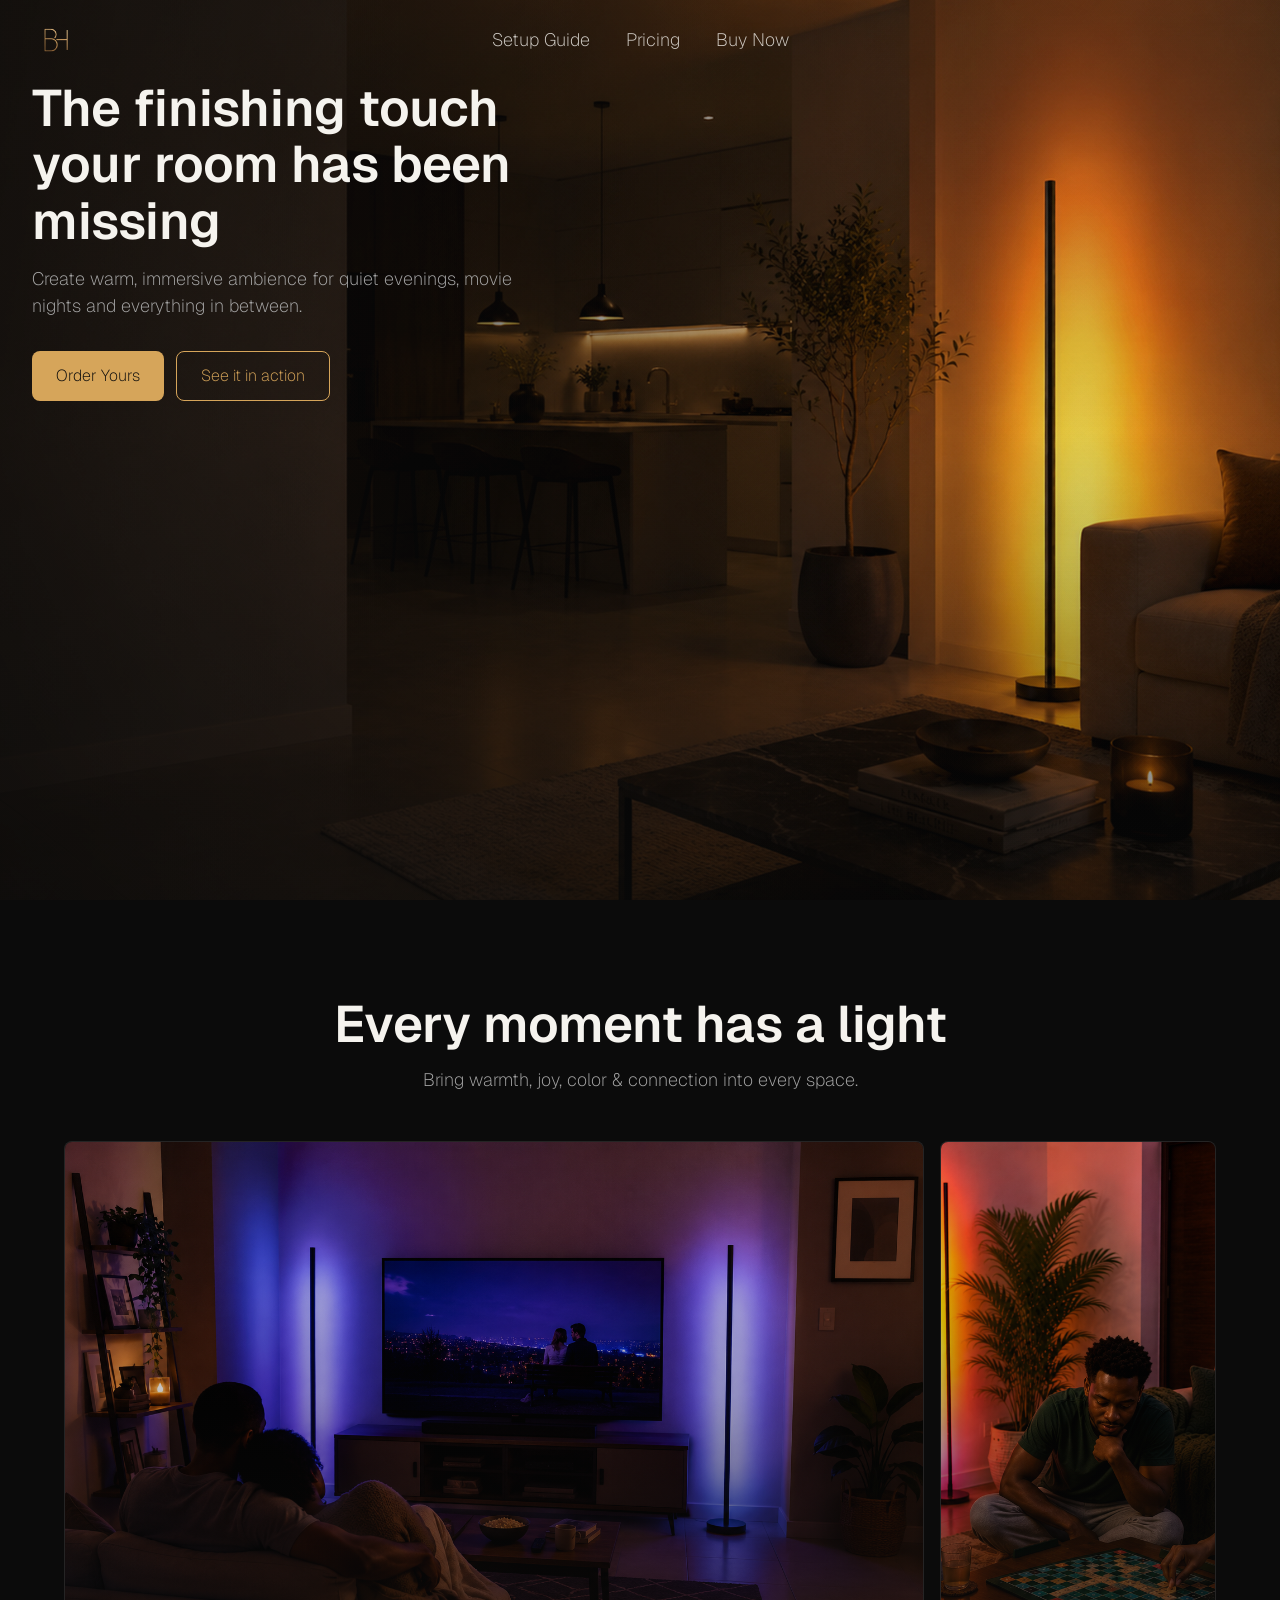
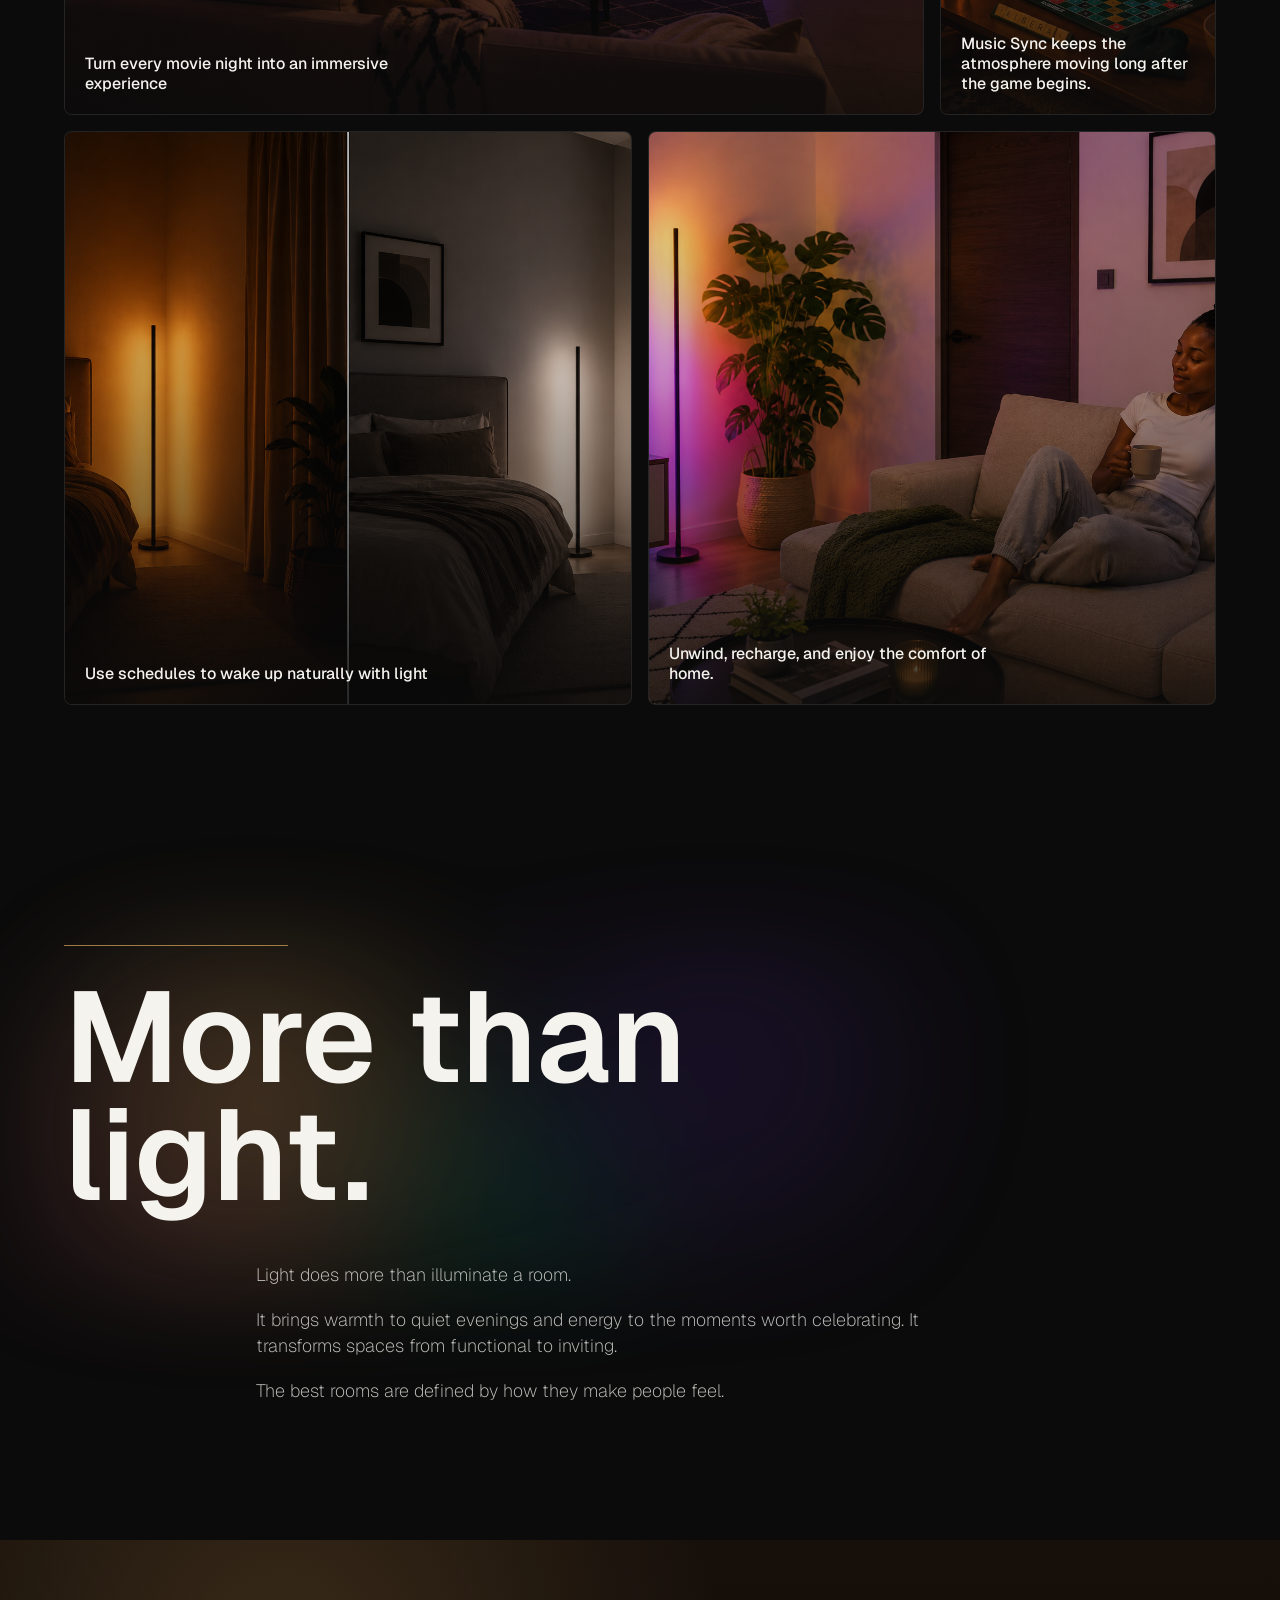
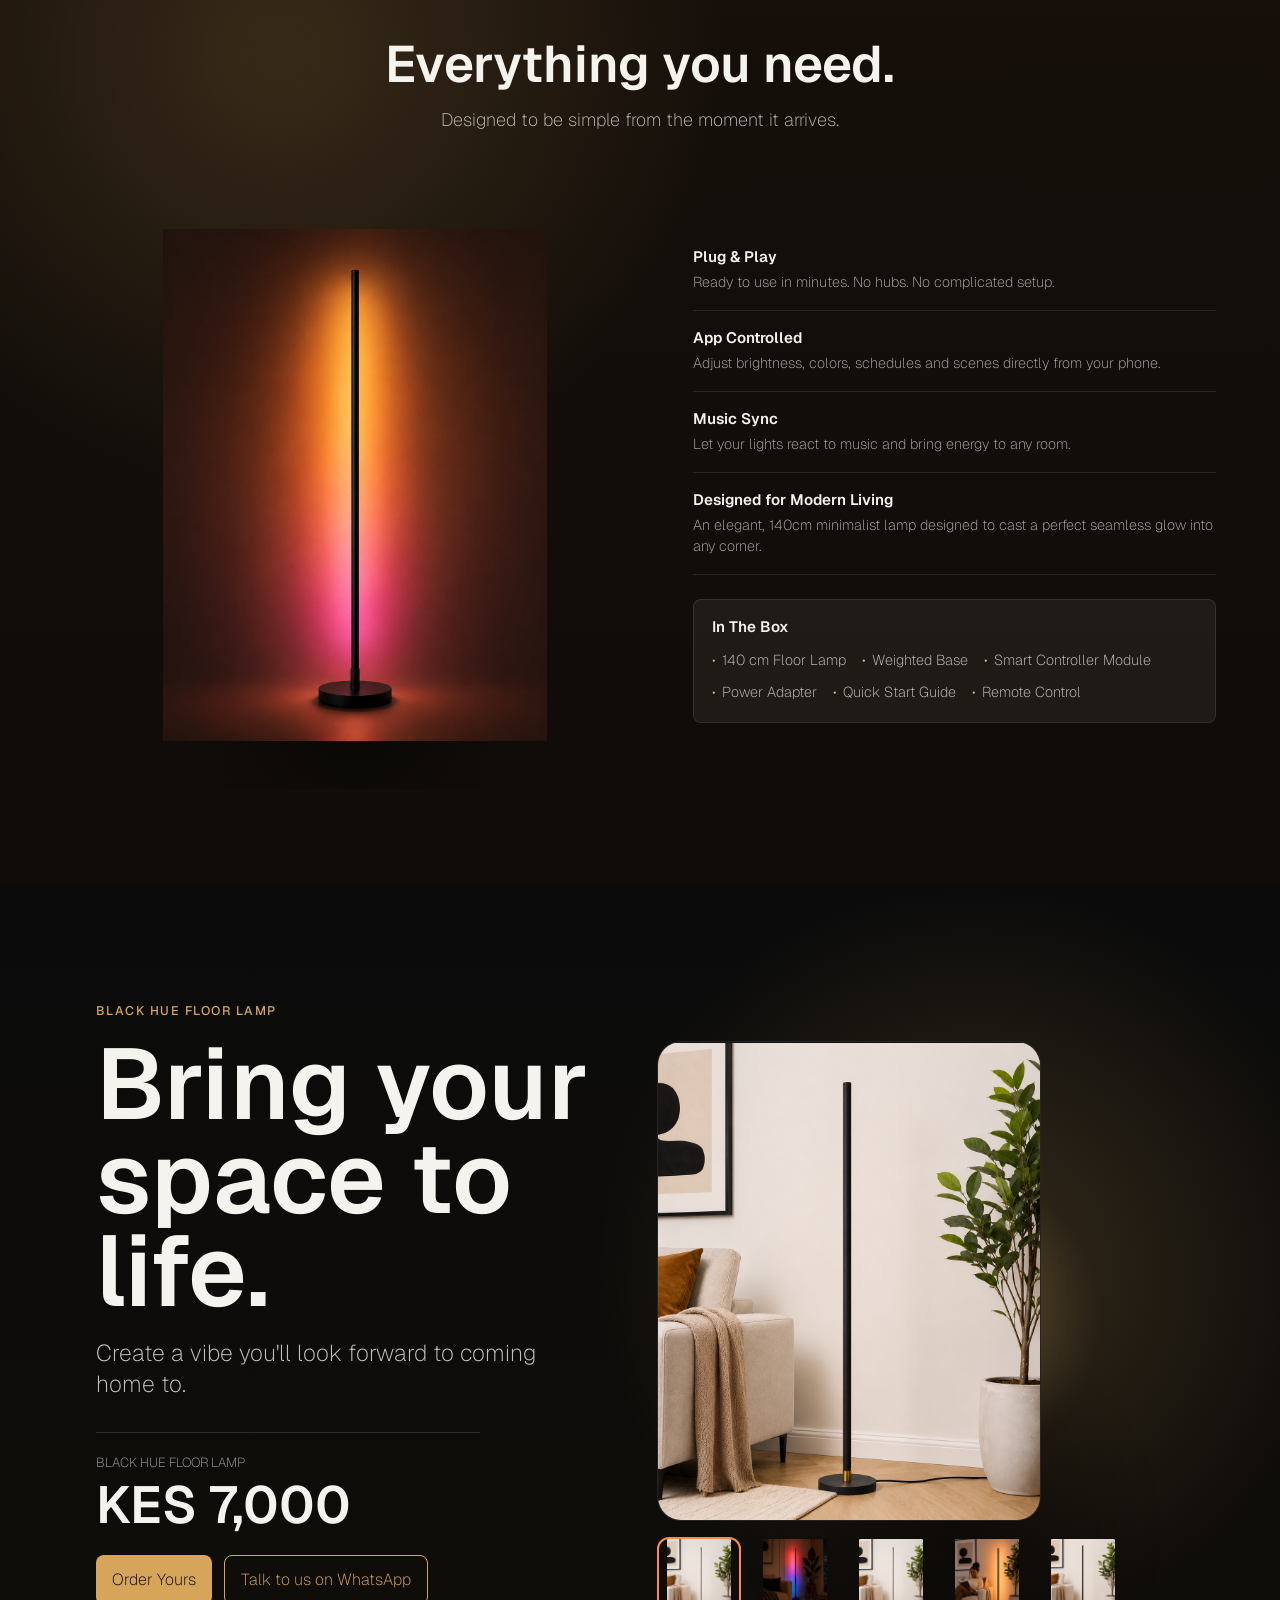
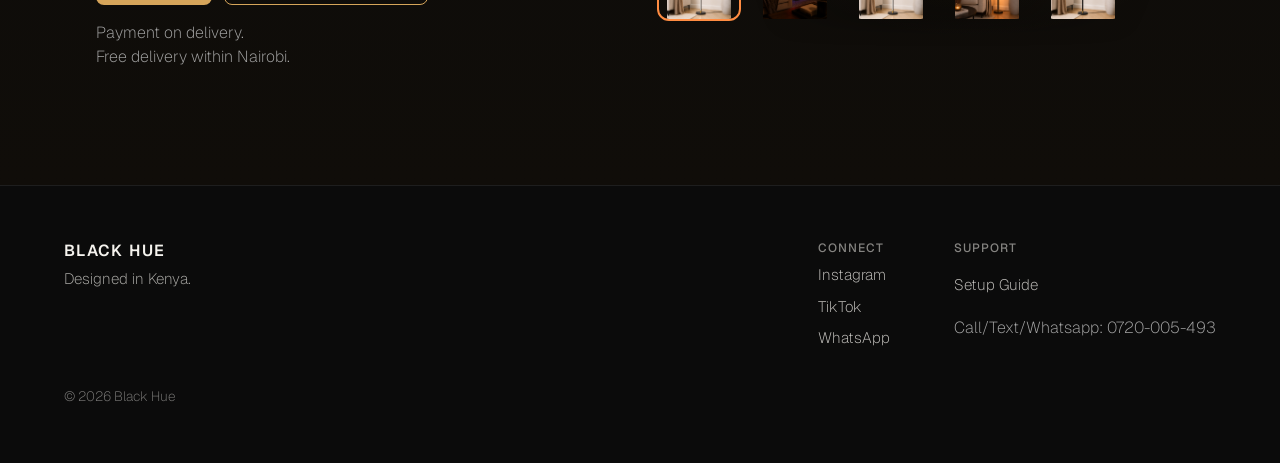
==== index.html @ 5d4f1407 "Fix: Add business number" ====
<!DOCTYPE html>
<html lang="en">

<head>
    <meta charset="UTF-8">
    <meta name="viewport" content="width=device-width, initial-scale=1.0">
    <link rel="preconnect" href="https://fonts.googleapis.com">
    <link rel="preconnect" href="https://fonts.gstatic.com" crossorigin>

    <link rel="icon" type="image/png" href="assets/blackhue-favicon.png">
    <link rel="apple-touch-icon" href="assets/blackhue-favicon.png">
    <link rel="stylesheet" href="style.css">
    <title>Black Hue</title>
</head>

<body>
    <header class="site-header">
        <a class="logo-slot" href="/" aria-label="Lumen home">
            <img src="assets/black-hue-logo.png"
                alt="Lumen logo, a stylized light bulb with rays of light emanating from it">
        </a>

        <button class="menu-toggle" type="button" aria-expanded="false" aria-controls="primary-navigation">
            <span class="sr-only">Open menu</span>
            <img src="assets/LUMEN-MENU.svg" alt="" aria-hidden="true">
        </button>

        <nav class="primary-nav" id="primary-navigation" aria-label="Primary navigation">
            <!-- <a href="vibes.html">Vibes</a> -->
            <a href="start-guide.html">Setup Guide</a>
            <a href="#pricing">Pricing</a>
            <a data-order-trigger="Black Hue Floor Lamp">Buy Now</a>
        </nav>
    </header>

    <section class="hero">
        <div class="hero-background" aria-hidden="true">
            <picture class="hero-bg hero-bg-bland">
                <source media="(min-width: 768px)" srcset="assets/LUMEN-BACKGROUND-BLAND.jpg">
                <img src="assets/LUMEN-BACKGROUND-BLAND-MOBILE.jpg" alt="">
            </picture>
            <picture class="hero-bg hero-bg-ambience">
                <source media="(min-width: 768px)" srcset="assets/LUMEN-BACKGROUND-AMBIENCE.jpg">
                <img src="assets/LUMEN-BACKGROUND-AMBIENCE-MOBILE.jpg" alt="">
            </picture>
        </div>

        <div class="hero-content">
            <h1>The finishing touch your room has been missing</h1>
            <p>Create warm, immersive ambience for quiet evenings, movie nights and everything in between.</p>

            <div class="hero-actions" aria-label="Hero actions">
                <a class="button button-primary" data-order-trigger="Black Hue Floor Lamp">Order Yours</a>
                <a class="button button-secondary" href="#transformation">See it in action</a>
            </div>
        </div>
    </section>

    <section class="moments-section" id="transformation">
        <div class="section-heading">
            <h1>Every moment has a light</h1>
            <p>Bring warmth, joy, color &amp; connection into every space.</p>
        </div>

        <div class="bento-grid">
            <article class="bento-card bento-card-large">
                <img src="assets/MOVIEMOOD.png" alt="">
                <p>Turn every movie night into an immersive experience</p>
            </article>

            <article class="bento-card">
                <img src="assets/GAMENIGHT.png" alt="">
                <p>Music Sync keeps the atmosphere moving long after the game begins.</p>
            </article>

            <article class="bento-card">
                <img src="assets/SCHEDULED LIGHT.png" alt="">
                <p>Use schedules to wake up naturally with light</p>
            </article>

            <article class="bento-card">
                <img src="assets/RELAXING MOOD.png" alt="">
                <p>Unwind, recharge, and enjoy the comfort of home.</p>
            </article>
        </div>
        <!-- <div class="vibes-action">
                <p>Discover the perfect vibe for every moment with our curated guide.</p>
                <a class="button button-secondary" href="vibes.html">See the Vibes Guide</a>
        </div> -->
    </section>

    <!-- <section class="presets-section" id="settings">
        <div class="section-heading">
            <h1>Your favorite vibe, one tap away.</h1>
            <p>Save the moods you love and switch between them instantly.</p>
        </div>

        <div class="preset-grid">
            <article class="preset-card preset-campfire">
                <h2>Campfire</h2>
                <p>Warm amber tones inspired by the comfort of a glowing fire.</p>
            </article>

            <article class="preset-card preset-cinema">
                <h2>Cinema</h2>
                <p>A rich cinematic glow designed for immersive viewing.</p>
            </article>

            <article class="preset-card preset-aurora">
                <h2>Aurora</h2>
                <p>Dynamic colors that bring movement and energy into the room.</p>
            </article>

            <article class="preset-card preset-sunrise">
                <h2>Sunrise</h2>
                <p>A gentle morning glow that helps you wake naturally.</p>
            </article>
        </div>
    </section> -->

    <section class="belief-section" aria-labelledby="belief-title">
        <div class="belief-inner">
            <div class="belief-line" aria-hidden="true"></div>
            <h1 class="belief-title reveal-on-scroll" id="belief-title">More than light.</h1>
            <div class="belief-copy reveal-on-scroll">
                <p>Light does more than illuminate a room.</p>
                <p>It brings warmth to quiet evenings and energy to the moments worth celebrating. It transforms spaces
                    from functional to inviting.</p>
                <p>The best rooms are defined by how they make people feel.</p>
            </div>
        </div>
    </section>

    <section class="details-section" id="details">
        <div class="section-heading details-heading">
            <h1>Everything you need.</h1>
            <p>Designed to be simple from the moment it arrives.</p>
        </div>

        <div class="details-layout">
            <div class="product-showcase">
                <img src="assets/LUMEN-FLOORLAMP.png" alt="Lumen floor lamp with the light on and wood base visible">
            </div>

            <div class="details-content">
                <div class="feature-list">
                    <article>
                        <h2>Plug &amp; Play</h2>
                        <p>Ready to use in minutes. No hubs. No complicated setup.</p>
                    </article>

                    <article>
                        <h2>App Controlled</h2>
                        <p>Adjust brightness, colors, schedules and scenes directly from your phone.</p>
                    </article>

                    <article>
                        <h2>Music Sync</h2>
                        <p>Let your lights react to music and bring energy to any room.</p>
                    </article>

                    <article>
                        <h2>Designed for Modern Living</h2>
                        <p>An elegant, 140cm minimalist lamp designed to cast a perfect seamless glow into any corner.
                        </p>
                    </article>
                </div>

                <div class="included-row" aria-labelledby="included-title">
                    <h2 id="included-title">In The Box</h2>
                    <ul>
                        <li>140 cm Floor Lamp</li>
                        <li>Weighted Base</li>
                        <li>Smart Controller Module</li>
                        <li>Power Adapter</li>
                        <li>Quick Start Guide</li>
                        <li>Remote Control</li>
                    </ul>
                </div>
            </div>
        </div>

        <!-- <dl class="spec-strip" aria-label="Product specifications">
            <div>
                <dt>Height</dt>
                <dd>4ft</dd>
            </div>
            <div>
                <dt>Control</dt>
                <dd>App</dd>
            </div>
            <div>
                <dt>Scenes</dt>
                <dd>Customizable</dd>
            </div>
            <div>
                <dt>Lighting</dt>
                <dd>Music Reactive</dd>
            </div>
            <div>
                <dt>Power</dt>
                <dd>Plug &amp; Play</dd>
            </div>
        </dl> -->
    </section>

    <section class="purchase-hero" id="pricing">
        <div class="purchase-copy">
            <p class="purchase-kicker">Black Hue Floor Lamp</p>
            <h1>Bring your space to life.</h1>
            <p class="purchase-intro">Create a vibe you'll look forward to coming home to.</p>

            <div class="purchase-offer" aria-label="Black Hue Floor Lamp price">
                <span>Black Hue Floor Lamp</span>
                <strong>KES 7,000</strong>
            </div>

            <div class="purchase-actions" aria-label="Purchase actions">
                <a class="button button-primary" href="#pricing" data-order-trigger="Black Hue Floor Lamp">Order
                    Yours</a>
                <a class="button button-secondary" href="https://wa.me/254720005493" target="_blank" rel="noopener">Talk to us on
                    WhatsApp</a>
            </div>
            <div class="purchase-note">
                <p>Payment on delivery.</p>
                <p>Free delivery within Nairobi.</p>
            </div>
        </div>

        <!-- <div class="purchase-visual" aria-hidden="true">
            <img src="assets/black-hue-lamp.png" alt="">
        </div> -->
        <div class="purchase-visual">

            <div class="product-gallery">

                <div class="gallery-main">
                    <img id="mainProductImage" src="assets/blackhuefloorlamp.jpg" alt="Black Hue Floor Lamp">
                </div>

                <div class="gallery-thumbs">

                    <button class="thumb active" data-image="assets/blackhue-floorlamp.jpg">
                        <img src="assets/blackhue-floorlamp.jpg" alt="">
                    </button>

                    <button class="thumb" data-image="assets/blackhuefloorlamp-03.jpg">
                        <img src="assets/blackhuefloorlamp-03.jpg" alt="">
                    </button>

                    <button class="thumb" data-image="assets/blackhue-floorlamp.jpg">
                        <img src="assets/blackhue-floorlamp.jpg" alt="">
                    </button>

                    <button class="thumb" data-image="assets/blackhuefloorlamp-02.jpg">
                        <img src="assets/blackhuefloorlamp-02.jpg" alt="">
                    </button>

                    <button class="thumb" data-image="assets/blackhuefloorlamp.jpg">
                        <img src="assets/blackhuefloorlamp.jpg" alt="">
                    </button>

                </div>

            </div>

        </div>
    </section>

    <footer class="site-footer">
        <div class="footer-brand">
            <h2>Black Hue</h2>

            <p>Designed in Kenya.</p>
        </div>

        <div class="footer-links" aria-label="Footer links">
            <div>
                <h3>Connect</h3>
                <a href="https://www.instagram.com/blackhue_/" target="_blank" rel="noopener">Instagram</a>
                <a href="https://www.tiktok.com/@blackhue" target="_blank" rel="noopener">TikTok</a>
                <a href="https://wa.me/" target="_blank" rel="noopener">WhatsApp</a>
            </div>

            <div>
                <h3>Support</h3>
                <a href="start-guide.html">Setup Guide</a>
                <p>Call/Text/Whatsapp: 0720-005-493</p>
            </div>
        </div>

        <p class="footer-credit">&copy; 2026 Black Hue</p>
    </footer>

    <script src="main.js"></script>
    <script src="order-modal.js"></script>
</body>

</html>
---- style.css ----
@import url("https://fonts.googleapis.com/css2?family=Geist:wght@100;200;300;400;500;600&display=swap");

:root {
  --color-background: #0b0b0b;
  --color-surface: #121212;
  --color-text: #f5f3ee;
  --color-text-secondary: #a7a7a7;
  --color-accent: #d6a55a;
  --color-accent-glow: #e8c27a;

  --font-primary: "Geist", Arial, Helvetica, sans-serif;

  --font-weight-regular: 200;
  --font-weight-medium: 500;
  --font-weight-semibold: 600;

  --space-page: 1rem;
  --radius-base: 0.5rem;
  --header-height: 4.75rem;
}

*,
*::before,
*::after {
  box-sizing: border-box;
}

* {
  margin: 0;
}

html {
  -webkit-text-size-adjust: 100%;
  background: var(--color-background);
  scroll-behavior: smooth;
}

body {
  background: var(--color-background);
  color: var(--color-text);
  font-family: var(--font-primary);
  font-size: 1rem;
  font-weight: var(--font-weight-regular);
  min-height: 100vh;
  line-height: 1.5;
  text-rendering: optimizeSpeed;
}

img,
picture,
video,
canvas,
svg {
  display: block;
  max-width: 100%;
}

input,
button,
textarea,
select {
  font: inherit;
}

button {
  cursor: pointer;
}

a {
  color: inherit;
  text-decoration: none;
}

h1,
h2,
h3,
h4,
h5,
h6 {
  color: var(--color-text);
  font-weight: var(--font-weight-semibold);
  line-height: 1.1;
}

h1 {
  font-size: clamp(2rem, 9vw, 3rem);
}

p {
  color: var(--color-text-secondary);
}

button,
.button {
  align-items: center;
  background: var(--color-accent);
  border: 0;
  border-radius: var(--radius-base);
  color: var(--color-background);
  display: inline-flex;
  font-weight: var(--font-weight-regular);
  gap: 0.5rem;
  justify-content: center;
  min-height: 2.75rem;
  padding: 0.75rem 1rem;
}

.button-secondary {
  background: transparent;
  border: 1px solid var(--color-accent);
  color: var(--color-accent);
}

button:focus-visible,
.button:focus-visible,
a:focus-visible,
input:focus-visible,
textarea:focus-visible,
select:focus-visible {
  outline: 2px solid var(--color-accent-glow);
  outline-offset: 3px;
}

::selection {
  background: var(--color-accent-glow);
  color: var(--color-background);
}

.sr-only {
  block-size: 1px;
  border: 0;
  clip: rect(0 0 0 0);
  clip-path: inset(50%);
  inline-size: 1px;
  margin: -1px;
  overflow: hidden;
  padding: 0;
  position: absolute;
  white-space: nowrap;
}

.site-header {
  align-items: center;
  background: transparent;
  border-bottom: 1px solid transparent;
  display: flex;
  justify-content: space-between;
  left: 0;
  min-height: var(--header-height);
  padding: 0.75rem var(--space-page);
  position: fixed;
  right: 0;
  top: 0;
  transition: background-color 220ms ease, border-color 220ms ease, box-shadow 220ms ease;
  z-index: 20;
  
}

.site-header.is-scrolled {
  background: rgb(11 11 11 / 58%);
  backdrop-filter: blur(18px);
  -webkit-backdrop-filter: blur(18px);
  border-bottom-color: rgb(245 243 238 / 16%);
  box-shadow: 0 1rem 3rem rgb(0 0 0 / 28%);
}

.logo-slot {
  align-items: center;
  color: var(--color-text);
  display: inline-flex;
  font-size: 0.875rem;
  font-weight: var(--font-weight-semibold);
  letter-spacing: 0.08em;
  min-height: 2.5rem;
  min-width: 6rem;
  text-transform: uppercase;
}

.logo-slot img {
  height: clamp(2rem, 9vw, 2.75rem);
  max-width: min(38vw, 7rem);
  object-fit: contain;
  width: auto;
}

.logo-placeholder {
  opacity: 0.65;
}

.menu-toggle {
  background: rgb(11 11 11 / 42%);
  backdrop-filter: blur(14px);
  -webkit-backdrop-filter: blur(14px);
  border: 1px solid rgb(245 243 238 / 24%);
  border-radius: 999px;
  box-shadow: 0 0.75rem 2rem rgb(0 0 0 / 22%);
  color: var(--color-text);
  min-height: 2.75rem;
  padding: 0.75rem;
  position: relative;
  z-index: 30;
}

.menu-toggle img {
  height: 1.25rem;
  width: 1.25rem;
}

.primary-nav {
  background: rgb(11 11 11 / 84%);
  backdrop-filter: blur(18px);
  -webkit-backdrop-filter: blur(18px);
  border: 1px solid rgb(245 243 238 / 16%);
  border-radius: 0.5rem;
  box-shadow: 0 1.5rem 4rem rgb(0 0 0 / 38%);
  display: grid;
  gap: 0.25rem;
  opacity: 0;
  padding: 0.75rem;
  pointer-events: none;
  position: absolute;
  right: var(--space-page);
  top: calc(100% + 0.25rem);
  transform: translateY(-0.5rem);
  transition: opacity 180ms ease, transform 180ms ease;
  width: min(14rem, calc(100vw - 2rem));
  z-index: 40;
}

.primary-nav.is-open {
  opacity: 1;
  pointer-events: auto;
  transform: translateY(0);
}

.primary-nav a {
  border-radius: 0.75rem;
  color: rgb(245 243 238 / 82%);
  font-size: 0.95rem;
  font-weight: var(--font-weight-regular);
  padding: 0.85rem 1rem;
}

.primary-nav a:hover,
.primary-nav a:focus-visible {
  background: rgb(245 243 238 / 7%);
  color: var(--color-text);
}

.hero {
  display: grid;
  min-height: 100svh;
  overflow: hidden;
  padding: calc(var(--header-height) + 2rem) var(--space-page) 3rem;
  position: relative;
}

.hero::after {
  background:
    linear-gradient(90deg, rgb(11 11 11 / 82%) 0%, rgb(11 11 11 / 44%) 58%, rgb(11 11 11 / 12%) 100%),
    linear-gradient(180deg, rgb(11 11 11 / 25%) 0%, rgb(11 11 11 / 10%) 42%, rgb(11 11 11 / 72%) 100%);
  content: "";
  inset: 0;
  pointer-events: none;
  position: absolute;
  z-index: 1;
}

.hero-background,
.hero-bg,
.hero-bg img {
  inset: 0;
  position: absolute;
}

.hero-background {
  z-index: 0;
}

.hero-bg {
  overflow: hidden;
}

.hero-bg img {
  height: 100%;
  object-fit: cover;
  object-position: center;
  width: 100%;
}

.hero-bg-ambience {
  animation: ambience-fade-in 2800ms ease 1000ms forwards;
  opacity: 0;
}

.hero-content {
  align-self: stretch;
  display: flex;
  flex-direction: column;
  justify-content: space-between;
  max-width: 36rem;
  position: relative;
  text-align: left;
  z-index: 2;
}

.hero-content h1 {
  max-width: 12ch;
}

.hero-content p {
  font-size: 1rem;
  margin-top: 1rem;
  max-width: 30rem;
}

.hero-actions {
  display: flex;
  flex-direction: column;
  gap: 0.75rem;
  margin-top: 2rem;
  width: min(100%, 20rem);
  
  margin-inline: auto;
}

.hero-actions .button {
  min-height: 3rem;
  width: 100%;
  
}

.moments-section {
  background: var(--color-background);
  padding: 4.5rem var(--space-page);
}

.section-heading {
  margin: 0 auto 2rem;
  max-width: 42rem;
  text-align: center;
}

.section-heading h1 {
  font-size: clamp(2rem, 9vw, 3rem);
}

.section-heading p {
  font-size: 1rem;
  margin-top: 0.875rem;
}

.bento-grid {
  display: grid;
  gap: 1rem;
  margin: 0 auto;
  max-width: 72rem;
}

.bento-card {
  aspect-ratio: 1 / 1.05;
  background: var(--color-surface);
  border: 1px solid rgb(245 243 238 / 8%);
  border-radius: 0.5rem;
  isolation: isolate;
  overflow: hidden;
  position: relative;
}

.bento-card::after {
  background: linear-gradient(180deg, rgb(11 11 11 / 4%) 0%, rgb(11 11 11 / 24%) 44%, rgb(11 11 11 / 82%) 100%);
  content: "";
  inset: 0;
  position: absolute;
  z-index: 1;
}

.bento-card img {
  height: 100%;
  object-fit: cover;
  object-position: center;
  width: 100%;
}

.bento-card p {
  bottom: 0;
  color: var(--color-text);
  font-size: 1rem;
  font-weight: var(--font-weight-medium);
  left: 0;
  line-height: 1.25;
  max-width: 24rem;
  padding: 1rem;
  position: absolute;
  z-index: 2;
}
.vibes-action {
  display: flex;
  flex-direction: column;
  justify-content: center;
  margin-top: 2rem;
}


.presets-section {
  background: var(--color-background);
  padding: 2.5rem var(--space-page) 4.5rem;
}

.preset-grid {
  display: grid;
  gap: 1rem;
  margin: 0 auto;
  max-width: 72rem;
}

.preset-card {
  aspect-ratio: 1 / 0.95;
  animation: gradient-shift 8s ease-in-out infinite alternate;
  background-position: 0% 50%;
  background-size: 180% 180%;
  border: 1px solid rgb(245 243 238 / 10%);
  border-radius: 0.5rem;
  display: flex;
  flex-direction: column;
  justify-content: flex-end;
  overflow: hidden;
  padding: 1.25rem;
}

.preset-campfire {
  background-image: linear-gradient(135deg, #2b1300, #7a2f00, #d97706, #fbbf24);
}

.preset-cinema {
  background-image: linear-gradient(135deg, #0b1026, #1e3a8a, #4338ca, #0f172a);
}

.preset-aurora {
  background-image: linear-gradient(135deg, #00c2ff, #7c3aed, #ff4d8d, #00e5a8);
}

.preset-sunrise {
  background-image: linear-gradient(135deg, #fff1c1, #fcd34d, #fdba74, #fff8e1);
  color: var(--color-background);
}

.preset-card h2 {
  color: inherit;
  font-size: 1.5rem;
  font-weight: var(--font-weight-semibold);
  line-height: 1;
}

.preset-card p {
  color: inherit;
  font-size: 0.95rem;
  font-weight: 300;
  line-height: 1.45;
  margin-top: 0.75rem;
  max-width: 22rem;
  opacity: 0.88;
}

.belief-section {
  background: var(--color-background);
  padding: 6rem var(--space-page);
  overflow:hidden;
}

.belief-inner {
  margin: 0 auto;
  max-width: 72rem;
}

.belief-line {
  background: var(--color-accent);
  height: 1px;
  margin-bottom: 1.5rem;
  opacity: 0.72;
  width: min(12rem, 42vw);
}

.belief-title {
  font-size: clamp(3.5rem, 18vw, 6rem);
  letter-spacing: 0;
  line-height: 0.92;
  max-width: 8ch;
  position: relative;
}

.belief-title::before {
  animation: belief-glow-drift 13s ease-in-out infinite alternate;
  background:
    radial-gradient(circle at 28% 46%, rgb(214 165 90 / 34%), transparent 36%),
    radial-gradient(circle at 74% 38%, rgb(124 58 237 / 18%), transparent 38%),
    radial-gradient(circle at 52% 72%, rgb(0 229 168 / 14%), transparent 36%),
    radial-gradient(circle at 18% 72%, rgb(255 77 141 / 10%), transparent 34%);
  content: "";
  filter: blur(36px);
  inset: -28% -24% -34% -14%;
  opacity: 0.78;
  pointer-events: none;
  position: absolute;
  transform: translate3d(0, 0, 0) scale(1);
  z-index: -1;
}

.belief-copy {
  display: grid;
  gap: 1.25rem;
  margin-top: 2.5rem;
  max-width: 43.75rem;
}

.belief-copy p {
  color: rgb(245 243 238 / 78%);
  font-size: clamp(1.15rem, 5vw, 1.45rem);
  line-height: 1.45;
}

.reveal-on-scroll {
  opacity: 0;
  transform: translateY(1.5rem);
  transition: opacity 900ms ease, transform 900ms ease;
}

.reveal-on-scroll.is-visible {
  opacity: 1;
  transform: translateY(0);
}

.belief-copy.reveal-on-scroll {
  transition-delay: 180ms;
}

.details-section {
  background:
    radial-gradient(circle at 22% 12%, rgb(214 165 90 / 18%), transparent 34%),
    linear-gradient(180deg, #160f0a 0%, #0f0c09 100%);
  color: var(--color-text);
  padding: 4.5rem var(--space-page);
}

.details-heading p {
  color: rgb(245 243 238 / 72%);
}

.details-layout {
  display: grid;
  gap: 2rem;
  margin: 0 auto;
  max-width: 72rem;
}

.product-showcase {
  align-items: center;
  background:
    radial-gradient(circle at 50% 42%, rgb(232 194 122 / 28%), transparent 34%),
    radial-gradient(circle at 50% 86%, rgb(0 0 0 / 42%), transparent 32%);
  display: flex;
  justify-content: center;
  min-height: 24rem;
  padding: 2rem;
}

.product-showcase img {
  max-height: 34rem;
  object-fit: contain;
  width: min(100%, 22rem);
}

.details-content {
  display: grid;
  gap: 1.5rem;
}

.feature-list {
  display: grid;
  gap: 1rem;
}

.feature-list article {
  border-bottom: 1px solid rgb(245 243 238 / 10%);
  padding-bottom: 1rem;
}

.feature-list h2,
.included-row h2 {
  color: var(--color-text);
  font-size: 1rem;
  font-weight: var(--font-weight-semibold);
  line-height: 1.2;
}

.feature-list p {
  color: rgb(245 243 238 / 68%);
  font-size: 0.95rem;
  margin-top: 0.375rem;
  max-width: 34rem;
}

.included-row {
  background: rgb(245 243 238 / 6%);
  border: 1px solid rgb(245 243 238 / 10%);
  border-radius: 0.5rem;
  padding: 1rem;
}

.included-row ul {
  display: flex;
  flex-wrap: wrap;
  gap: 0.625rem 1rem;
  margin-top: 0.875rem;
}

.included-row li {
  color: rgb(245 243 238 / 78%);
  font-size: 0.9rem;
}

.included-row li::before {
  color: var(--color-accent-glow);
  content: "•";
  margin-right: 0.375rem;
}

.spec-strip {
  border-top: 1px solid rgb(245 243 238 / 12%);
  display: grid;
  gap: 0.875rem;
  grid-template-columns: repeat(2, minmax(0, 1fr));
  margin: 2rem auto 0;
  max-width: 72rem;
  padding-top: 1rem;
}

.spec-strip div {
  align-items: baseline;
  display: flex;
  gap: 1rem;
  justify-content: space-between;
}

.spec-strip dt {
  color: rgb(245 243 238 / 52%);
  font-size: 0.75rem;
  font-weight: var(--font-weight-medium);
  text-transform: uppercase;
}

.spec-strip dd {
  color: var(--color-text);
  font-size: 0.9rem;
  margin: 0;
  text-align: right;
}

.purchase-hero {
  align-items: center;
  background:
    radial-gradient(circle at 76% 42%, rgb(214 165 90 / 20%), transparent 34%),
    linear-gradient(180deg, #0b0b0b 0%, #100d09 100%);
  display: grid;
  gap: 2rem;
  min-height: 100svh;
  overflow: hidden;
  padding: 6rem var(--space-page) 4rem;
  position: relative;
}

.purchase-copy,
.purchase-visual {
  position: relative;
  z-index: 1;
}

.purchase-kicker {
  color: var(--color-accent);
  font-size: 0.78rem;
  font-weight: var(--font-weight-medium);
  letter-spacing: 0.12em;
  margin-bottom: 1rem;
  text-transform: uppercase;
}

.purchase-copy h1 {
  font-size: clamp(3rem, 14vw, 5.75rem);
  letter-spacing: 0;
  line-height: 0.94;
  max-width: 9ch;
}

.purchase-intro {
  color: rgb(245 243 238 / 78%);
  font-size: clamp(1.15rem, 5vw, 1.45rem);
  line-height: 1.35;
  margin-top: 1.25rem;
  max-width: 28rem;
}

.purchase-offer {
  border-top: 1px solid rgb(245 243 238 / 14%);
  display: grid;
  gap: 0.35rem;
  margin-top: 2rem;
  max-width: 24rem;
  padding-top: 1.25rem;
}

.purchase-offer span {
  color: rgb(245 243 238 / 62%);
  font-size: 0.82rem;
  text-transform: uppercase;
}

.purchase-offer strong {
  color: var(--color-text);
  font-size: clamp(2rem, 9vw, 3.25rem);
  font-weight: var(--font-weight-semibold);
  line-height: 1;
}

.purchase-actions {
  display: grid;
  gap: 0.75rem;
  margin-top: 1.5rem;
  max-width: 24rem;
}

.purchase-actions .button {
  min-height: 3.15rem;
  width: 100%;
}
.purchase-note {

  margin-top: 1rem;
  text-align: center;
}
.purchase-visual {
  align-items: end;
  display: flex;
  justify-content: center;
  min-height: 24rem;
}

.purchase-visual::before {
  background:
    radial-gradient(circle at 50% 42%, rgb(232 194 122 / 30%), transparent 34%),
    radial-gradient(circle at 50% 82%, rgb(0 0 0 / 48%), transparent 38%);
  content: "";
  filter: blur(8px);
  inset: 8% 0 0;
  pointer-events: none;
  position: absolute;
  z-index: -1;
}



.product-gallery {
    width: 100%;
    max-width: 650px;
}

.gallery-main {
    aspect-ratio: 4/5;
    overflow: hidden;
    border-radius: 24px;
    background: #111;
    border: 1px solid rgb(255 255 255 / 8%);
    
}

.gallery-main img {
    width: 100%;
    height: 100%;
    object-fit: contain;
    display: block;
    transition: opacity .3s ease;
}

.gallery-thumbs {
    display: flex;
    gap: 12px;
    margin-top: 16px;
    overflow-x: auto;
    padding-bottom: 8px;
    
}

.gallery-thumbs::-webkit-scrollbar {
    height: 6px;
}

.gallery-thumbs::-webkit-scrollbar-thumb {
    background: rgba(255,255,255,.15);
    border-radius: 20px;
}

.thumb {
    border: 2px solid transparent;
    background: none;
    padding: 0;
    cursor: pointer;
    border-radius: 12px;
    overflow: hidden;
    flex-shrink: 0;
}

.thumb img {
    width: 80px;
    height: 80px;
    object-fit: contain;
    display: block;
}

.thumb.active {
    border-color: #ff8c42;
}

.site-footer {
  background: var(--color-background);
  border-top: 1px solid rgb(255 255 255 / 8%);
  display: grid;
  gap: 2.25rem;
  padding: 3rem var(--space-page);
}

.footer-brand h2 {
  color: var(--color-text);
  font-size: 1rem;
  font-weight: var(--font-weight-semibold);
  letter-spacing: 0.08em;
  text-transform: uppercase;
}

.footer-brand p {
  color: rgb(245 243 238 / 70%);
  font-size: 0.95rem;
  margin-top: 0.5rem;
}

.footer-links {
  display: grid;
  gap: 1.75rem;
}

.footer-links div {
  display: grid;
  gap: 0.55rem;
}

.footer-links h3 {
  color: rgb(245 243 238 / 52%);
  font-size: 0.75rem;
  font-weight: var(--font-weight-medium);
  letter-spacing: 0.08em;
  text-transform: uppercase;
}

.footer-links a {
  color: rgb(245 243 238 / 80%);
  font-size: 0.95rem;
  transition: color 180ms ease;
}

.footer-links a:hover,
.footer-links a:focus-visible {
  color: var(--color-accent);
}

.footer-credit {
  color: rgb(245 243 238 / 48%);
  font-size: 0.85rem;
}

@keyframes gradient-shift {
  to {
    background-position: 100% 50%;
  }
}

@keyframes ambience-fade-in {
  to {
    opacity: 1;
  }
}

@keyframes belief-glow-drift {
  to {
    opacity: 0.96;
    transform: translate3d(2.25rem, -1.35rem, 0) scale(1.1);
  }
}

@media (min-width: 768px) {
  :root {
    --space-page: 2rem;
    --header-height: 5rem;
  }

  .site-header {
    justify-content: flex-start;
  }

  .logo-slot img {
    height: 3rem;
    max-width: 8.5rem;
  }

  .menu-toggle {
    display: none;
  }

  .primary-nav {
    align-items: center;
    background: transparent;
    backdrop-filter: none;
    -webkit-backdrop-filter: none;
    border: 0;
    border-radius: 0;
    box-shadow: none;
    display: flex;
    gap: 0.25rem;
    left: 50%;
    opacity: 1;
    padding: 0.35rem;
    pointer-events: auto;
    position: absolute;
    right: auto;
    top: 50%;
    transform: translateX(-50%);
    translate: 0 -50%;
    transition: none;
    width: auto;
  }

  .primary-nav.is-open {
    transform: translateX(-50%);
  }

  .primary-nav a {
    border-radius: 0.5rem;
    font-size: 1.125rem;
    padding: 0.65rem 1rem;
    white-space: nowrap;
  }

  .hero {
    align-items: center;
    display: flex;
    height: 100vh;
    min-height: 0;
    padding-bottom: 5rem;
    padding-top: var(--header-height);
  }

  .hero::after {
    background:
      linear-gradient(90deg, rgb(11 11 11 / 76%) 0%, rgb(11 11 11 / 42%) 42%, rgb(11 11 11 / 6%) 78%),
      linear-gradient(180deg, rgb(11 11 11 / 22%) 0%, rgb(11 11 11 / 6%) 48%, rgb(11 11 11 / 54%) 100%);
  }

  .hero-content {
    display: block;
    max-width: 42rem;
  }

  .hero-content h1 {
    font-size: clamp(2.25rem, 4vw, 4.25rem);
    max-width: 16ch;
  }

  .hero-content p {
    font-size: 1.125rem;
  }

  .hero-actions {
    flex-direction: row;
    width: auto;
  }

  .hero-actions .button {
    min-height: 2.375rem;
    padding: 0.75rem 1.5rem;
    width: auto;
  }

  .moments-section {
    padding-bottom: 6rem;
    padding-top: 6rem;
  }

  .section-heading {
    margin-bottom: 3rem;
  }

  .section-heading h1 {
    font-size: clamp(2.5rem, 4vw, 4rem);
  }

  .section-heading p {
    font-size: 1.125rem;
  }

  .bento-grid {
    grid-template-columns: repeat(4, minmax(0, 1fr));
    grid-template-rows: repeat(2, minmax(0, 1fr));
    max-height: 150vh;
  }

  .bento-card {
    aspect-ratio: auto;
    min-height: 0;
  }

  .bento-card-large {
    grid-column: span 3;
  }

  .bento-card:nth-child(3),
  .bento-card:nth-child(4) {
    grid-column: span 2;
  }

  .bento-card p {
    font-size: 1rem;
    padding: 1.25rem;
  }
  .vibes-action p {
    text-align: center;
  }
  .vibes-action .button {
    width: 20%;
    margin-top: 2rem;
    align-self: center;
  }

  .presets-section {
    padding-bottom: 6rem;
    padding-top: 3rem;
  }

  .preset-grid {
    align-items: stretch;
    grid-template-columns: repeat(4, minmax(0, 1fr));
  }

  .preset-card {
    animation: none;
    aspect-ratio: 1 / 1;
    padding: 1.5rem;
    transition: background-position 900ms ease, transform 220ms ease;
  }

  .preset-card:hover {
    background-position: 100% 50%;
    transform: translateY(-2px);
  }

  .preset-card h2 {
    font-size: 1.05rem;
  }

  .preset-card p {
    font-size: 0.875rem;
  }

  .belief-section {
    padding-bottom: 8.5rem;
    padding-top: 9rem;
  }

  .belief-line {
    margin-bottom: 2rem;
    width: 14rem;
  }

  .belief-title {
    font-size: clamp(7.5rem, 10vw, 8.75rem);
  }

  .belief-title::before {
    filter: blur(52px);
    inset: -24% -30% -38% -12%;
  }

  .belief-copy {
    margin-left: clamp(5rem, 16vw, 12rem);
    margin-top: 3rem;
  }

  .belief-copy p {
    font-size: clamp(1.125rem, 1.25vw, 1.625rem);
    line-height: 1.42;
  }

  .details-section {
    padding-bottom: 6rem;
    padding-top: 6rem;
  }

  .details-layout {
    align-items: center;
    gap: 3rem;
    grid-template-columns: minmax(0, 1fr) minmax(24rem, 0.9fr);
  }

  .product-showcase {
    min-height: 38rem;
    padding: 3rem;
  }

  .product-showcase img {
    max-height: 34rem;
    width: min(100%, 24rem);
  }

  .feature-list {
    gap: 1.125rem;
  }

  .feature-list h2,
  .included-row h2 {
    font-size: 0.95rem;
  }

  .feature-list p {
    font-size: 0.9rem;
  }

  .included-row {
    padding: 1.125rem;
  }

  .spec-strip {
    grid-template-columns: repeat(5, minmax(0, 1fr));
  }

  .spec-strip div {
    align-items: flex-start;
    display: grid;
    gap: 0.35rem;
  }

  .spec-strip dd {
    font-size: 0.85rem;
    text-align: left;
  }

  .purchase-hero {
    gap: 4rem;
    grid-template-columns: minmax(0, 0.95fr) minmax(22rem, 1fr);
    min-height: 100vh;
    padding: 7rem var(--space-page);
  }

  .purchase-copy {
    margin-left: calc((100vw - min(72rem, calc(100vw - (var(--space-page) * 2)))) / 2);
    max-width: 38rem;
  }

  .purchase-copy h1 {
    font-size: clamp(5.5rem, 7.8vw, 7.75rem);
  }

  .purchase-intro {
    font-size: clamp(1.35rem, 1.8vw, 1.65rem);
    max-width: 31rem;
  }

  .purchase-actions {
    display: flex;
    max-width: none;
  }

  .purchase-actions .button {
    min-height: 3rem;
    width: auto;
  }
  .purchase-note {

    text-align: left;
  }

  .gallery-main {
    max-height: 30rem;
  }

  .site-footer {
    align-items: start;
    column-gap: 3rem;
    grid-template-columns: minmax(0, 1fr) auto;
    padding: 3.5rem max(var(--space-page), calc((100vw - 72rem) / 2));
  }

  .footer-brand {
    max-width: 22rem;
  }

  .footer-links {
    display: flex;
    gap: 4rem;
  }

  .footer-credit {
    grid-column: 1 / -1;
  }
}

ul,
ol {
  list-style: none;
  padding: 0;
}

table {
  border-collapse: collapse;
  border-spacing: 0;
}

@media (prefers-reduced-motion: reduce) {
  *,
  *::before,
  *::after {
    animation-duration: 0.01ms !important;
    animation-iteration-count: 1 !important;
    scroll-behavior: auto !important;
    transition-duration: 0.01ms !important;
  }
}


/* ==========================================================================
   BLACK HUE PREMIUM ORDER MODAL
   ========================================================================== */

/* Modal Overlay with deep backdrop blur */
.bh-modal-overlay {
  position: fixed;
  inset: 0;
  background: rgba(11, 11, 11, 0.4);
  backdrop-filter: blur(24px) brightness(0.35);
  -webkit-backdrop-filter: blur(24px) brightness(0.35);
  display: flex;
  justify-content: center;
  align-items: center;
  z-index: 99999;
  opacity: 0;
  pointer-events: none;
  transition: opacity 300ms cubic-bezier(0.4, 0, 0.2, 1);
  padding: var(--space-page, 1rem);
}

.bh-modal-overlay.is-active {
  opacity: 1;
  pointer-events: auto;
}

/* Ambient Kinetic Glow Engine behind the card */
.bh-modal-glow-container {
  position: relative;
  width: 100%;
  max-width: 440px;
  display: flex;
  justify-content: center;
  align-items: center;
}

.bh-modal-glow {
  position: absolute;
  width: 115%;
  height: 115%;
  background: radial-gradient(circle at 30% 30%, rgb(214 165 90 / 22%), transparent 45%),
              radial-gradient(circle at 70% 70%, rgb(124 58 237 / 14%), transparent 45%),
              radial-gradient(circle at 50% 40%, rgb(232 194 122 / 12%), transparent 40%);
  filter: blur(40px);
  z-index: 0;
  pointer-events: none;
  transform: scale(0.95);
  animation: bh-ambient-pulse 12s ease-in-out infinite alternate;
}

/* Frosted Glass Structural Card */
.bh-modal-card {
  position: relative;
  background: rgba(18, 18, 18, 0.78);
  border: 1px solid rgba(245, 243, 238, 0.09);
  backdrop-filter: blur(12px);
  -webkit-backdrop-filter: blur(12px);
  border-radius: 1rem;
  padding: 2.25rem 2rem;
  width: 100%;
  box-shadow: 0 2rem 4rem rgba(0, 0, 0, 0.6), 
              inset 0 1px 0px rgba(245, 243, 238, 0.05);
  z-index: 1;
  transform: scale(0.96) translateY(0.5rem);
  transition: transform 300ms cubic-bezier(0.34, 1.56, 0.64, 1);
  font-family: var(--font-primary);
}

.bh-modal-overlay.is-active .bh-modal-card {
  transform: scale(1) translateY(0);
}

/* Premium Concierge Typography */
.bh-modal-card h3 {
  font-size: 1.5rem;
  font-weight: var(--font-weight-semibold, 600);
  letter-spacing: -0.02em;
  color: var(--color-text);
  line-height: 1.15;
  margin-bottom: 0.5rem;
}

.bh-modal-card p {
  color: var(--color-text-secondary);
  font-size: 0.9rem;
  font-weight: var(--font-weight-regular, 200);
  line-height: 1.45;
  margin-bottom: 1.75rem;
}

.bh-modal-card p strong {
  color: var(--color-accent);
  font-weight: var(--font-weight-medium, 500);
}

/* Sleek Dark Recessed Wells */
.bh-form-group {
  margin-bottom: 1.25rem;
  display: flex;
  flex-direction: column;
  gap: 0.5rem;
}

.bh-form-group label {
  font-size: 0.78rem;
  font-weight: var(--font-weight-medium, 500);
  text-transform: uppercase;
  letter-spacing: 0.08em;
  color: rgb(245 243 238 / 55%);
}

.bh-form-input {
  background: var(--color-background);
  color: var(--color-text);
  border: 1px solid rgba(245, 243, 238, 0.1);
  border-radius: var(--radius-base, 0.5rem);
  padding: 0.85rem 1rem;
  font-size: 0.95rem;
  font-weight: var(--font-weight-regular, 200);
  width: 100%;
  box-sizing: border-box;
  box-shadow: inset 0 2px 5px rgba(0, 0, 0, 0.75);
  transition: border-color 200ms ease, box-shadow 200ms ease;
}

.bh-form-input::placeholder {
  color: rgb(245 243 238 / 25%);
}

.bh-form-input:focus {
  outline: none;
  border-color: var(--color-accent-glow);
  box-shadow: inset 0 2px 4px rgba(0,0,0,0.8), 0 0 12px rgb(232 194 122 / 12%);
}

textarea.bh-form-input {
  resize: none;
  height: 4.5rem;
}

/* Actions Layout */
.bh-modal-actions {
  display: flex;
  flex-direction: column;
  gap: 0.75rem;
  margin-top: 2rem;
}

.bh-btn-submit {
  background: var(--color-accent);
  color: var(--color-background);
  font-weight: var(--font-weight-medium, 500);
  border: 0;
  border-radius: var(--radius-base, 0.5rem);
  padding: 0.9rem 1.25rem;
  font-size: 0.95rem;
  cursor: pointer;
  display: flex;
  align-items: center;
  justify-content: center;
  gap: 0.5rem;
  transition: background-color 200ms ease, transform 150ms ease;
}

.bh-btn-submit:hover {
  background: var(--color-accent-glow);
}

.bh-btn-submit:active {
  transform: scale(0.99);
}

.bh-btn-cancel {
  background: transparent;
  color: rgb(245 243 238 / 45%);
  border: 0;
  font-size: 0.85rem;
  font-weight: var(--font-weight-regular, 200);
  cursor: pointer;
  padding: 0.5rem;
  transition: color 200ms ease;
  align-self: center;
}

.bh-btn-cancel:hover {
  color: var(--color-text);
}

/* Keyframe Animations */
@keyframes bh-ambient-pulse {
  0% { transform: scale(0.92) rotate(0deg); opacity: 0.8; }
  50% { transform: scale(1.03) rotate(15deg); opacity: 1; }
  100% { transform: scale(0.95) rotate(-10deg); opacity: 0.85; }
}

@media (min-width: 768px) {
  .bh-modal-actions {
    flex-direction: row-reverse;
    justify-content: space-between;
    align-items: center;
  }
  .bh-btn-submit { 
    width: auto; 
    min-width: 200px; 
  }
  .bh-btn-cancel { 
    align-self: auto; 
    padding: 0.75rem 0; 
  }
}

/*===========================================================================
START GUIDE STYLES
=========================================================================== */

/* ── Welcome hero ───────────────────────────────────────── */
    .welcome-hero {
      align-items: center;
      display: flex;
      flex-direction: column;
      justify-content: center;
      min-height: 100svh;
      overflow: hidden;
      padding: calc(var(--header-height) + 3rem) var(--space-page) 4rem;
      position: relative;
      text-align: center;
    }

    .welcome-hero::after {
      background:
        linear-gradient(180deg, rgb(11 11 11 / 55%) 0%, rgb(11 11 11 / 30%) 40%, rgb(11 11 11 / 78%) 100%);
      content: "";
      inset: 0;
      pointer-events: none;
      position: absolute;
      z-index: 1;
    }

    .welcome-hero-bg {
      inset: 0;
      overflow: hidden;
      position: absolute;
      z-index: 0;
    }

    .welcome-hero-bg img {
      height: 100%;
      object-fit: cover;
      object-position: center;
      width: 100%;
    }

    .welcome-content {
      max-width: 38rem;
      position: relative;
      z-index: 2;
    }

    .welcome-kicker {
      color: var(--color-accent);
      font-size: 0.75rem;
      font-weight: 500;
      letter-spacing: 0.14em;
      margin-bottom: 1rem;
      text-transform: uppercase;
    }

    .welcome-content h1 {
      font-size: clamp(2.5rem, 10vw, 4rem);
      line-height: 1.05;
    }

    .welcome-content p {
      color: rgb(245 243 238 / 76%);
      font-size: clamp(1rem, 3vw, 1.2rem);
      line-height: 1.55;
      margin-top: 1.25rem;
      max-width: 30rem;
    }

    .welcome-scroll-hint {
      bottom: 2rem;
      color: rgb(245 243 238 / 38%);
      font-size: 0.75rem;
      left: 50%;
      letter-spacing: 0.1em;
      position: absolute;
      text-transform: uppercase;
      transform: translateX(-50%);
      z-index: 2;
    }

    /* ── Get the app ────────────────────────────────────────── */
    .app-section {
      background: var(--color-background);
      padding: 5rem var(--space-page);
    }

    .app-inner {
      margin: 0 auto;
      max-width: 52rem;
      text-align: center;
    }

    .app-inner .section-heading {
      margin-bottom: 2.5rem;
    }

    .app-layout {
      align-items: center;
      display: grid;
      gap: 2.5rem;
    }

    /* QR placeholder */
    .qr-block {
      align-items: center;
      border: 1px solid rgb(245 243 238 / 14%);
      border-radius: var(--radius-base);
      display: none;
      flex-direction: column;
      gap: 0.75rem;
      padding: 1.5rem;
    }

    .qr-placeholder {
      align-items: center;
      background: rgb(245 243 238 / 5%);
      border: 1.5px dashed rgb(245 243 238 / 18%);
      border-radius: var(--radius-base);
      display: flex;
      flex-direction: column;
      gap: 0.5rem;
      height: 140px;
      justify-content: center;
      width: 140px;
    }

    .qr-placeholder svg {
      opacity: 0.3;
    }

    .qr-placeholder span {
      color: rgb(245 243 238 / 40%);
      font-size: 0.7rem;
      letter-spacing: 0.06em;
      text-transform: uppercase;
    }

    .qr-label {
      color: rgb(245 243 238 / 52%);
      font-size: 0.8rem;
    }

    /* Store buttons */
    .store-buttons {
      display: flex;
      flex-direction: column;
      gap: 0.875rem;
      width: 100%;
    }

    .store-btn {
      align-items: center;
      background: rgb(245 243 238 / 6%);
      border: 1px solid rgb(245 243 238 / 14%);
      border-radius: var(--radius-base);
      color: var(--color-text);
      display: flex;
      gap: 1rem;
      min-height: 3.75rem;
      padding: 0.875rem 1.25rem;
      text-align: left;
      transition: background 180ms ease, border-color 180ms ease;
      width: 100%;
    }

    .store-btn:hover {
      background: rgb(245 243 238 / 10%);
      border-color: rgb(245 243 238 / 24%);
    }

    .store-btn svg {
      flex-shrink: 0;
      opacity: 0.88;
    }

    .store-btn-copy {
      display: flex;
      flex-direction: column;
      gap: 0.1rem;
    }

    .store-btn-copy span:first-child {
      color: rgb(245 243 238 / 52%);
      font-size: 0.7rem;
      letter-spacing: 0.06em;
      text-transform: uppercase;
    }

    .store-btn-copy strong {
      font-size: 1rem;
      font-weight: 500;
    }

    /* ── Manual download ────────────────────────────────────── */
    .manual-section {
      background:
        radial-gradient(circle at 50% 0%, rgb(214 165 90 / 10%), transparent 40%),
        var(--color-background);
      border-top: 1px solid rgb(245 243 238 / 8%);
      padding: 4.5rem var(--space-page);
      text-align: center;
    }

    .manual-inner {
      margin: 0 auto;
      max-width: 36rem;
    }

    .manual-inner h2 {
      font-size: clamp(1.5rem, 5vw, 2rem);
      margin-bottom: 0.75rem;
    }

    .manual-inner p {
      font-size: 0.95rem;
      margin-bottom: 2rem;
    }

    .manual-download-btn {
      align-items: center;
      background: transparent;
      border: 1px solid var(--color-accent);
      border-radius: var(--radius-base);
      color: var(--color-accent);
      display: inline-flex;
      font-size: 0.95rem;
      font-weight: 200;
      gap: 0.625rem;
      min-height: 3rem;
      padding: 0.75rem 1.75rem;
      transition: background 180ms ease, color 180ms ease;
    }

    .manual-download-btn:hover {
      background: var(--color-accent);
      color: var(--color-background);
    }

    .manual-download-btn svg {
      flex-shrink: 0;
    }

    /* ── Mood teaser ────────────────────────────────────────── */
    .moods-teaser-section {
      background: var(--color-background);
      padding: 4.5rem var(--space-page) 6rem;
    }

    .moods-teaser-section .section-heading {
      margin-bottom: 2rem;
    }

    .moods-teaser-grid {
      display: grid;
      gap: 1rem;
      margin: 0 auto 2rem;
      max-width: 72rem;
    }

    .see-more-wrap {
      text-align: center;
    }

    /* ── Desktop overrides ──────────────────────────────────── */
    @media (min-width: 768px) {
      .app-layout {
        grid-template-columns: 1fr 1fr;
        text-align: left;
      }

      .qr-block {
        display: flex;
      }

      .store-buttons {
        max-width: 22rem;
        display: none;
      }

      .moods-teaser-grid {
        grid-template-columns: repeat(3, minmax(0, 1fr));
      }

      .preset-card {
        aspect-ratio: 1 / 1;
        animation: none;
        padding: 1.5rem;
        transition: background-position 900ms ease, transform 220ms ease;
      }

      .preset-card:hover {
        background-position: 100% 50%;
        transform: translateY(-2px);
      }
    }
    /*===========================================================================
    END GUIDE STYLES
    ===========================================================================*/

    /*===========================================================================
    VIBES HTML STYLES 
    ===========================================================================*/
    /* ── Page hero ──────────────────────────────────────────── */
    .moods-hero {
      padding: calc(var(--header-height) + 4rem) var(--space-page) 3.5rem;
      max-width: 72rem;
      margin: 0 auto;
    }

    .moods-hero .eyebrow {
      color: var(--color-accent);
      font-size: 0.72rem;
      font-weight: 500;
      letter-spacing: 0.14em;
      text-transform: uppercase;
      margin-bottom: 1rem;
    }

    .moods-hero h1 {
      font-size: clamp(2.4rem, 9vw, 4.5rem);
      max-width: 14ch;
      line-height: 1.04;
    }

    .moods-hero p {
      margin-top: 1.1rem;
      font-size: clamp(0.95rem, 2.5vw, 1.1rem);
      max-width: 36rem;
      line-height: 1.6;
    }

    /* ── Mood grid ──────────────────────────────────────────── */
    .moods-section {
      padding: 2rem var(--space-page) 7rem;
    }

    .moods-grid {
      display: grid;
      gap: 1.25rem;
      margin: 0 auto;
      max-width: 72rem;
    }

    @media (min-width: 640px) {
      .moods-grid { grid-template-columns: repeat(2, minmax(0,1fr)); }
    }

    @media (min-width: 1024px) {
      .moods-grid { grid-template-columns: repeat(4, minmax(0,1fr)); }
    }

    /* ── Mood card ──────────────────────────────────────────── */
    .mood-card {
      border-radius: 0.75rem;
      border: 1px solid rgb(245 243 238 / 10%);
      cursor: pointer;
      display: flex;
      flex-direction: column;
      overflow: hidden;
      position: relative;
      transition: transform 220ms ease, box-shadow 220ms ease;
    }

    .mood-card:hover {
      transform: translateY(-3px);
      box-shadow: 0 1.5rem 3rem rgb(0 0 0 / 40%);
    }

    .mood-card:focus-visible {
      outline: 2px solid var(--color-accent-glow);
      outline-offset: 3px;
    }

    /* Photo placeholder — swap for real img when ready */
    .mood-photo {
      aspect-ratio: 3 / 4;
      background: rgb(245 243 238 / 4%);
      border-bottom: 1px solid rgb(245 243 238 / 8%);
      display: flex;
      align-items: center;
      justify-content: center;
      overflow: hidden;
      position: relative;
    }

    .mood-photo img {
      width: 100%;
      height: 100%;
      object-fit: cover;
      display: block;
    }

    /* gradient overlay on photo */
    .mood-photo::after {
      content: "";
      position: absolute;
      inset: 0;
      background: linear-gradient(180deg, transparent 50%, rgb(11 11 11 / 55%) 100%);
      pointer-events: none;
    }

    .mood-photo-placeholder {
      color: rgb(245 243 238 / 16%);
      font-size: 0.72rem;
      letter-spacing: 0.1em;
      text-transform: uppercase;
      text-align: center;
      display: flex;
      flex-direction: column;
      align-items: center;
      gap: 0.75rem;
    }

    /* Gradient colour swatch at bottom of placeholder */
    .mood-swatch {
      width: 100%;
      height: 4rem;
      position: absolute;
      bottom: 0;
      left: 0;
      opacity: 0.55;
      filter: blur(12px);
    }

    .mood-card-body {
      background: var(--color-surface);
      padding: 1.25rem 1.125rem 1rem;
      display: flex;
      flex-direction: column;
      gap: 0.4rem;
    }

    .mood-name {
      font-size: 1rem;
      font-weight: 600;
      color: var(--color-text);
      line-height: 1.1;
    }

    .mood-vibe {
      font-size: 0.82rem;
      color: var(--color-text-secondary);
      line-height: 1.45;
    }

    .mood-cta {
      margin-top: 0.875rem;
      align-items: center;
      background: transparent;
      border: 1px solid rgb(245 243 238 / 18%);
      border-radius: 0.4rem;
      color: var(--color-text);
      display: inline-flex;
      font-size: 0.8rem;
      font-weight: 300;
      gap: 0.4rem;
      padding: 0.55rem 0.875rem;
      transition: border-color 180ms, background 180ms;
      width: 100%;
      justify-content: center;
    }

    .mood-cta:hover {
      border-color: var(--color-accent);
      color: var(--color-accent);
      background: rgb(214 165 90 / 6%);
    }

    .mood-cta svg { flex-shrink: 0; }

    /* ── Modal overlay ──────────────────────────────────────── */
    .modal-overlay {
      align-items: flex-end;
      backdrop-filter: blur(0px);
      -webkit-backdrop-filter: blur(0px);
      background: rgb(0 0 0 / 0%);
      bottom: 0;
      display: flex;
      justify-content: center;
      left: 0;
      opacity: 0;
      pointer-events: none;
      position: fixed;
      right: 0;
      top: 0;
      transition: background 300ms ease, backdrop-filter 300ms ease, opacity 300ms ease;
      z-index: 50;
    }

    .modal-overlay.is-open {
      backdrop-filter: blur(10px);
      -webkit-backdrop-filter: blur(10px);
      background: rgb(0 0 0 / 70%);
      opacity: 1;
      pointer-events: auto;
    }

    @media (min-width: 768px) {
      .modal-overlay {
        align-items: center;
      }
    }

    /* ── Modal panel ────────────────────────────────────────── */
    .modal-panel {
      border-radius: 1.25rem 1.25rem 0 0;
      display: flex;
      flex-direction: column;
      max-height: 92svh;
      overflow: hidden;
      position: relative;
      transform: translateY(100%);
      transition: transform 380ms cubic-bezier(.32,.72,0,1);
      width: 100%;
      max-width: 38rem;
      /* bg set per-mood via inline style */
    }

    .modal-overlay.is-open .modal-panel {
      transform: translateY(0);
    }

    @media (min-width: 768px) {
      .modal-panel {
        border-radius: 1.25rem;
        transform: translateY(20px) scale(0.97);
        transition: transform 320ms cubic-bezier(.32,.72,0,1), opacity 260ms ease;
        opacity: 0;
        max-height: 85vh;
      }
      .modal-overlay.is-open .modal-panel {
        transform: translateY(0) scale(1);
        opacity: 1;
      }
    }

    /* Gradient header area */
    .modal-header {
      padding: 2.25rem 1.75rem 1.75rem;
      position: relative;
      flex-shrink: 0;
    }

    .modal-header::after {
      content: "";
      position: absolute;
      inset: 0;
      background: linear-gradient(180deg, transparent 40%, rgb(11 11 11 / 62%) 100%);
      pointer-events: none;
    }

    .modal-close {
      align-items: center;
      background: rgb(0 0 0 / 38%);
      backdrop-filter: blur(8px);
      border: 1px solid rgb(245 243 238 / 18%);
      border-radius: 999px;
      color: var(--color-text);
      display: flex;
      height: 2.25rem;
      justify-content: center;
      position: absolute;
      right: 1.25rem;
      top: 1.25rem;
      transition: background 180ms;
      width: 2.25rem;
      z-index: 2;
    }

    .modal-close:hover { background: rgb(0 0 0 / 60%); }

    .modal-mood-label {
      color: rgb(245 243 238 / 62%);
      font-size: 0.7rem;
      font-weight: 500;
      letter-spacing: 0.14em;
      text-transform: uppercase;
      position: relative;
      z-index: 1;
      margin-bottom: 0.5rem;
    }

    .modal-mood-name {
      font-size: clamp(1.75rem, 7vw, 2.5rem);
      font-weight: 600;
      color: var(--color-text);
      line-height: 1.05;
      position: relative;
      z-index: 1;
    }

    .modal-mood-vibe {
      font-size: 0.9rem;
      color: rgb(245 243 238 / 65%);
      margin-top: 0.5rem;
      position: relative;
      z-index: 1;
    }

    /* Modal body */
    .modal-body {
      background: #111111;
      overflow-y: auto;
      overscroll-behavior: contain;
      padding: 1.75rem 1.75rem 2.5rem;
      -webkit-overflow-scrolling: touch;
    }

    .modal-section-label {
      color: var(--color-accent);
      font-size: 0.7rem;
      font-weight: 500;
      letter-spacing: 0.14em;
      text-transform: uppercase;
      margin-bottom: 1.25rem;
    }

    /* Steps */
    .steps-list {
      display: flex;
      flex-direction: column;
      gap: 0;
    }

    .step-row {
      display: grid;
      grid-template-columns: 2rem 1fr;
      gap: 0 1rem;
      align-items: start;
      padding-bottom: 1.5rem;
      position: relative;
    }

    /* connector line */
    .step-row:not(:last-child)::before {
      content: "";
      position: absolute;
      left: 0.9375rem;
      top: 2rem;
      bottom: 0;
      width: 1px;
      background: rgb(245 243 238 / 10%);
    }

    .step-num {
      align-items: center;
      background: rgb(245 243 238 / 8%);
      border: 1px solid rgb(245 243 238 / 12%);
      border-radius: 999px;
      color: var(--color-text-secondary);
      display: flex;
      flex-shrink: 0;
      font-size: 0.72rem;
      font-weight: 500;
      height: 1.875rem;
      justify-content: center;
      margin-top: 0.1rem;
      width: 1.875rem;
    }

    .step-content { padding-top: 0.25rem; }

    .step-action {
      font-size: 0.925rem;
      font-weight: 400;
      color: var(--color-text);
      line-height: 1.4;
    }

    .step-note {
      font-size: 0.8rem;
      color: var(--color-text-secondary);
      margin-top: 0.3rem;
      line-height: 1.45;
    }

    /* RGB chips */
    .rgb-chips {
      display: flex;
      flex-wrap: wrap;
      gap: 0.5rem;
      margin-top: 0.625rem;
    }

    .rgb-chip {
      align-items: center;
      background: rgb(245 243 238 / 6%);
      border: 1px solid rgb(245 243 238 / 12%);
      border-radius: 0.375rem;
      cursor: pointer;
      display: inline-flex;
      font-size: 0.75rem;
      font-family: ui-monospace, 'SF Mono', monospace;
      gap: 0.5rem;
      padding: 0.35rem 0.625rem;
      transition: background 150ms, border-color 150ms;
      user-select: none;
    }

    .rgb-chip:hover {
      background: rgb(245 243 238 / 11%);
      border-color: rgb(245 243 238 / 22%);
    }

    .rgb-chip.copied {
      border-color: var(--color-accent);
      color: var(--color-accent);
    }

    .rgb-swatch {
      border-radius: 50%;
      display: inline-block;
      flex-shrink: 0;
      height: 0.75rem;
      width: 0.75rem;
    }

    /* Footnote */
    .modal-footnote {
      border-top: 1px solid rgb(245 243 238 / 8%);
      margin-top: 2rem;
      padding-top: 1.25rem;
    }

    .modal-footnote p {
      font-size: 0.8rem;
      color: rgb(245 243 238 / 38%);
      line-height: 1.55;
    }

    .modal-footnote strong {
      color: rgb(245 243 238 / 55%);
      font-weight: 400;
    }

    /* drag handle for mobile */
    .modal-handle {
      background: rgb(245 243 238 / 22%);
      border-radius: 999px;
      height: 4px;
      margin: 0.875rem auto 0;
      width: 2.5rem;
    }

    @media (min-width: 768px) {
      .modal-handle { display: none; }
    }

    /* ── Mood-specific gradients ────────────────────────────── */
    .modal-bg-movie-night {
      background: linear-gradient(160deg, #0b1026 0%, #1a2d6b 40%, #0f172a 100%);
    }
    .modal-bg-fireplace {
      background: linear-gradient(160deg, #2b1300 0%, #7a2f00 50%, #1a0800 100%);
    }
    .modal-bg-chillout {
      background: linear-gradient(160deg, #0a1a14 0%, #1a3d2b 50%, #0d2218 100%);
    }
    .modal-bg-aurora {
      background: linear-gradient(160deg, #0d1b2a 0%, #1a0a2e 40%, #0a2218 100%);
    }
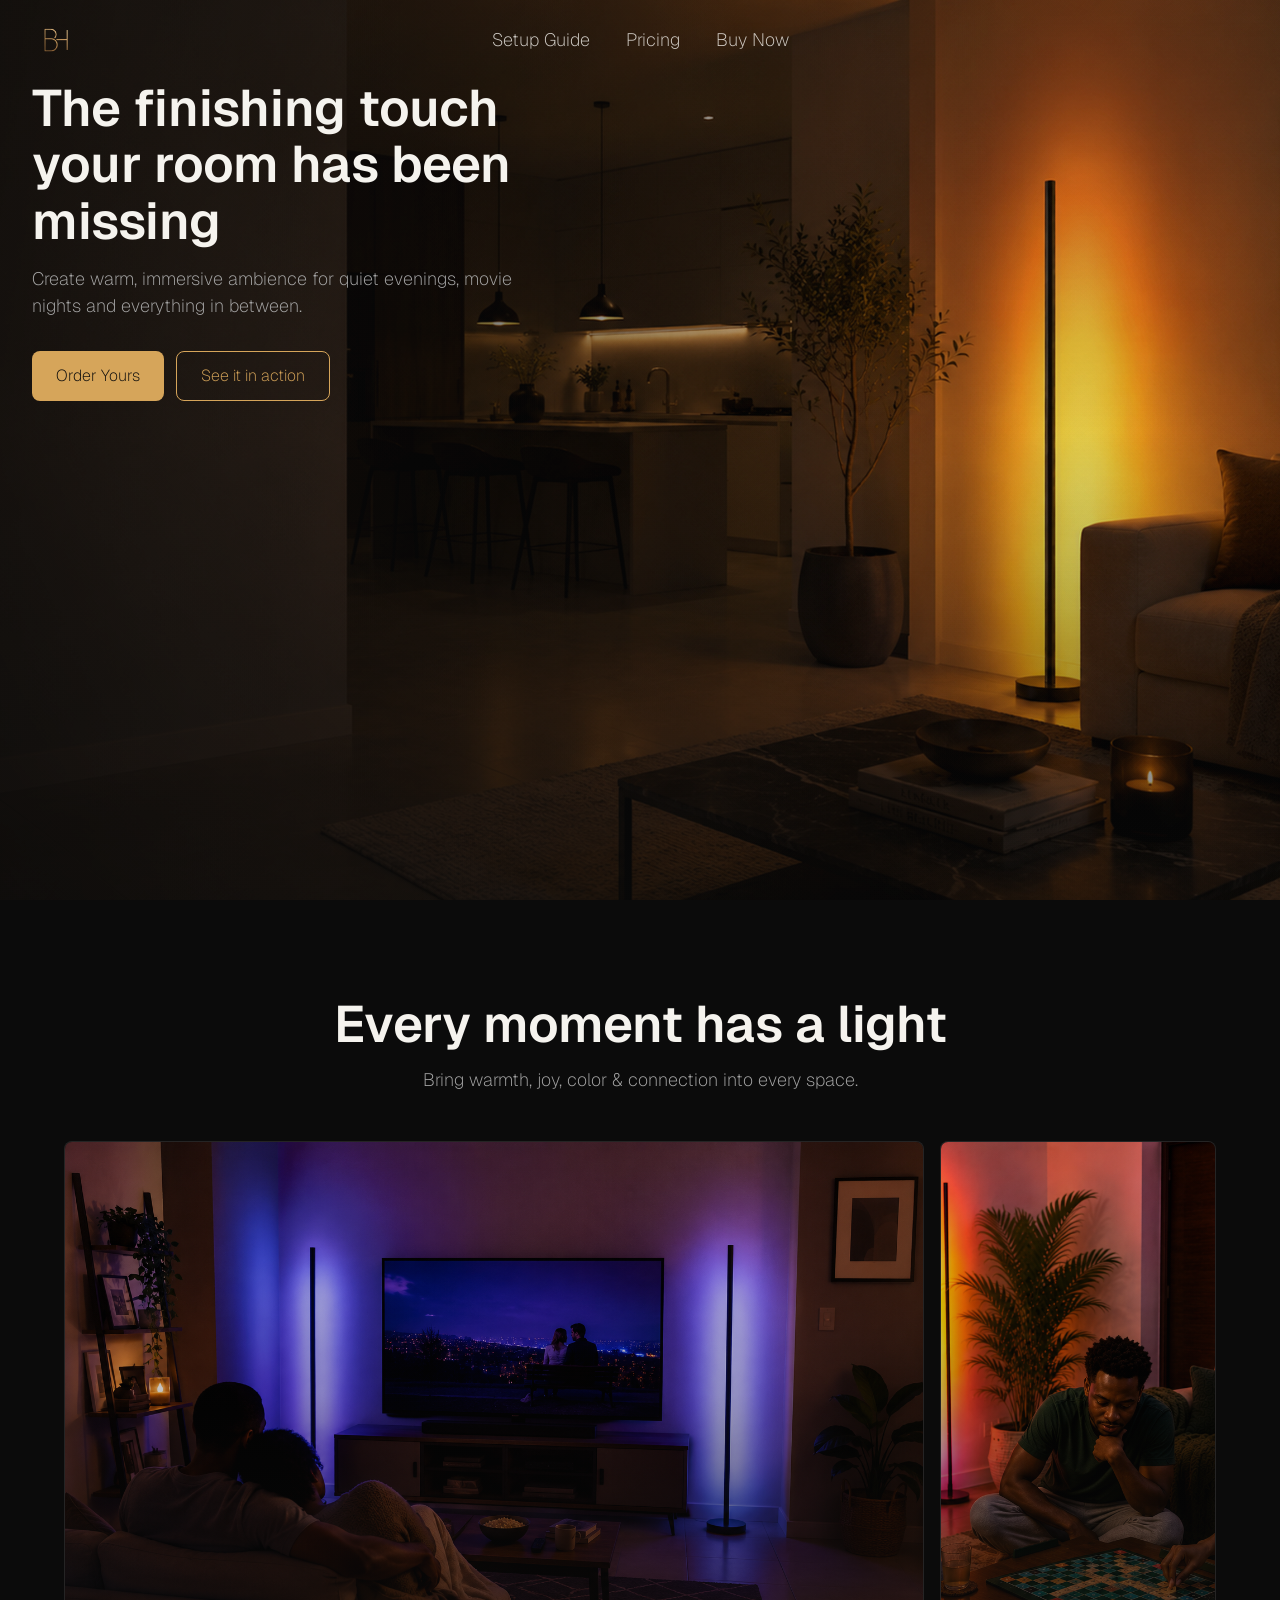
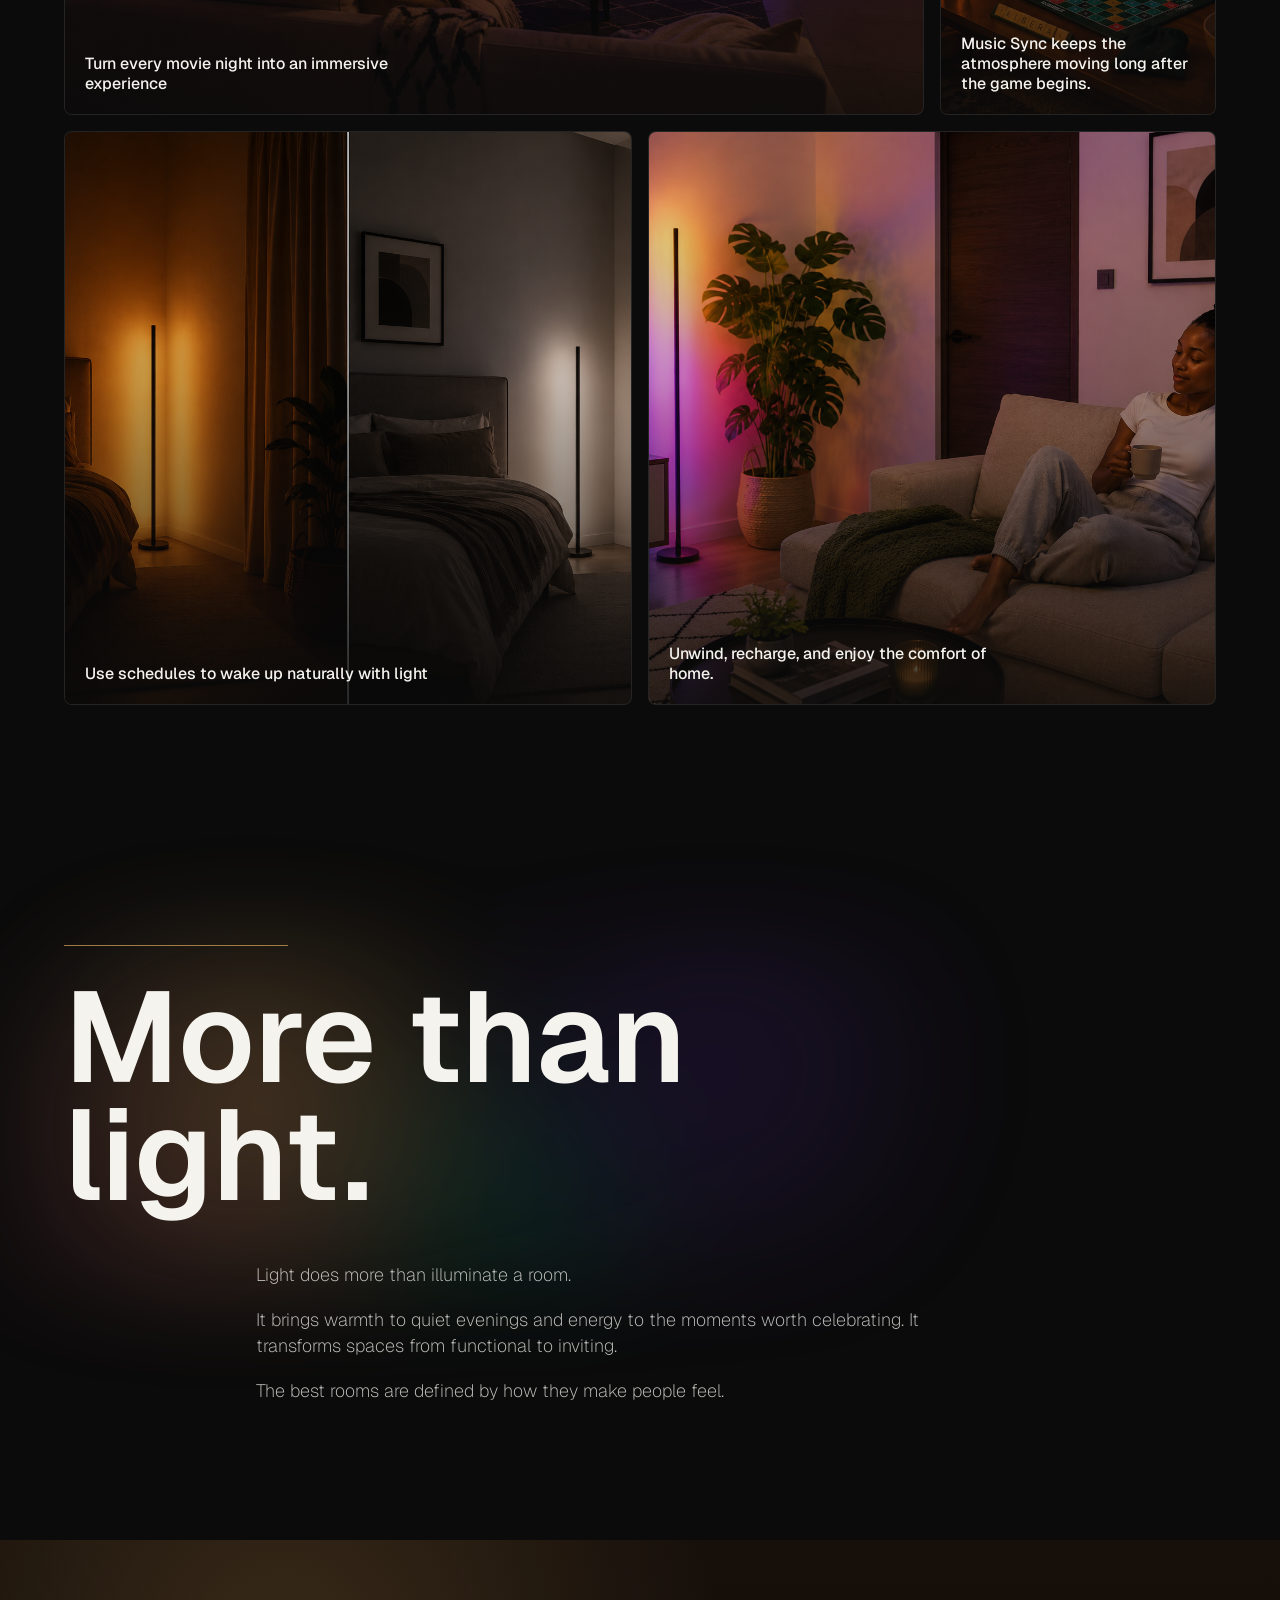
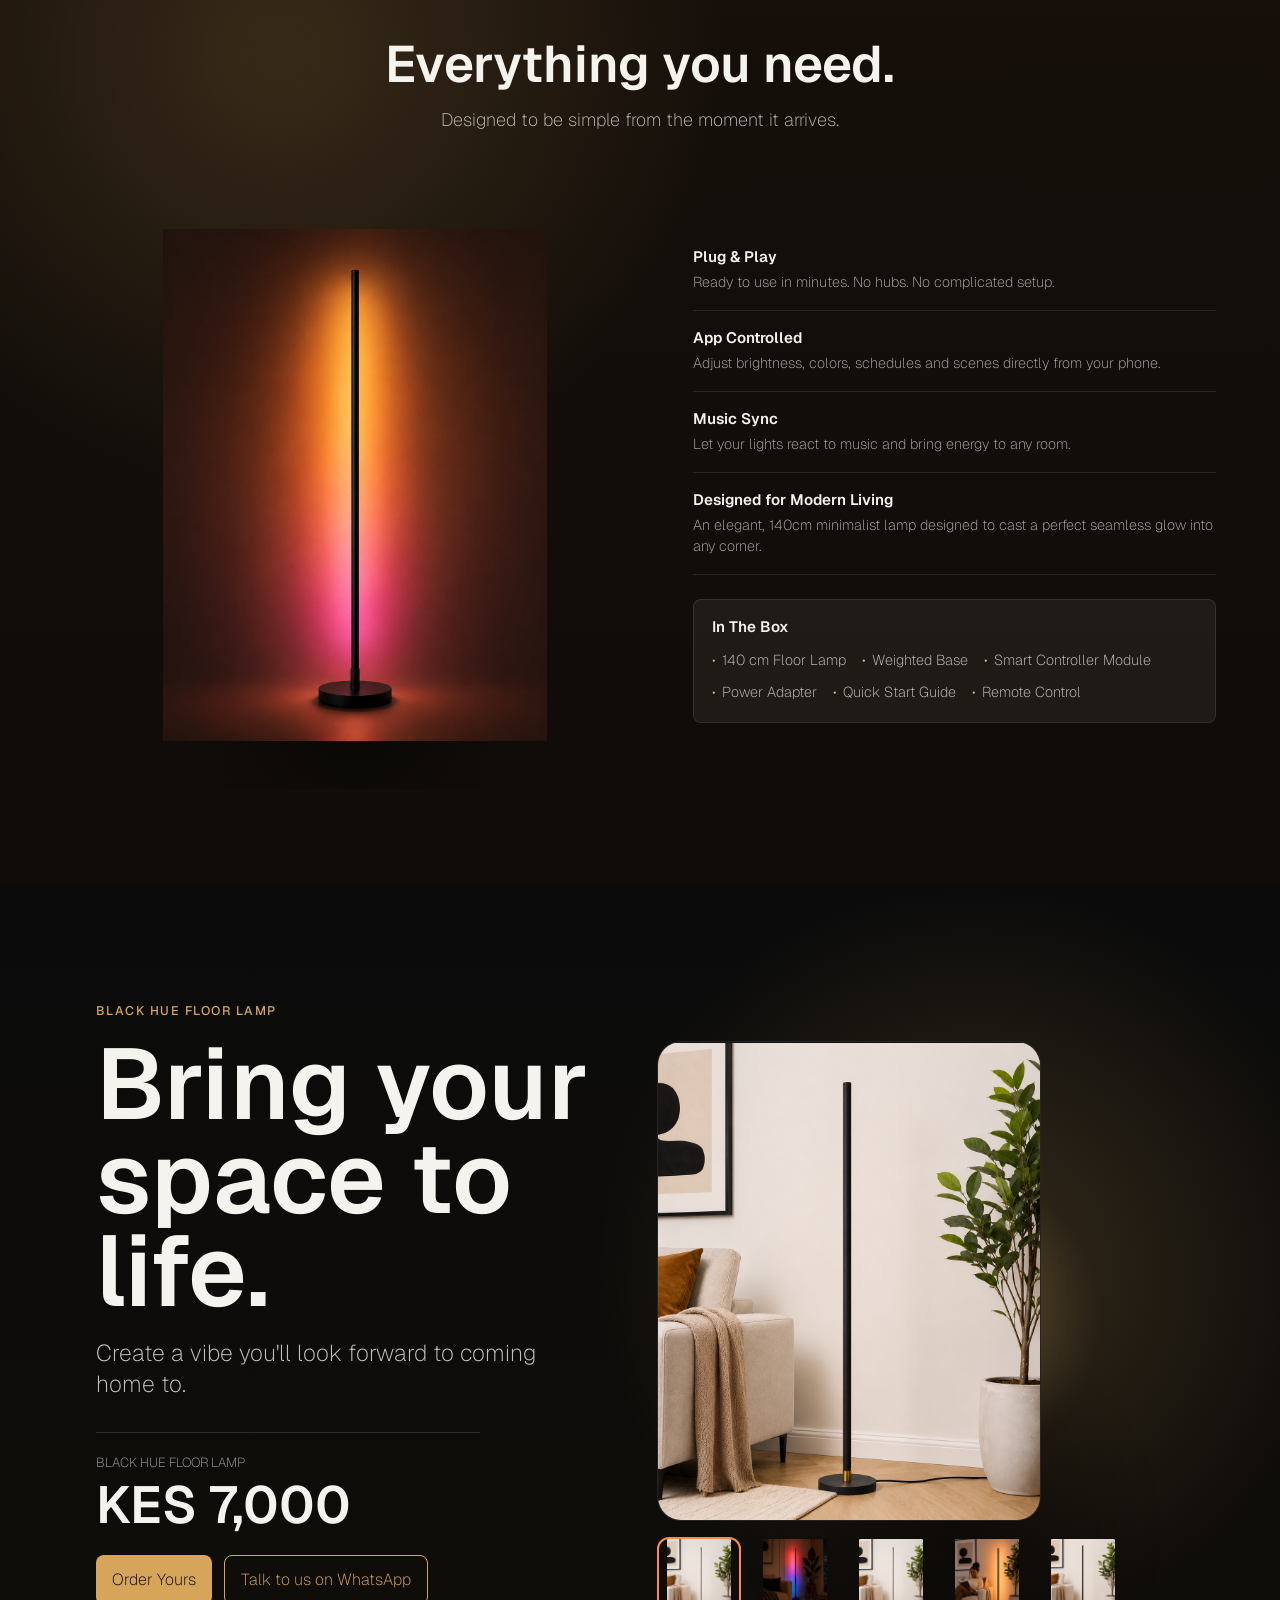
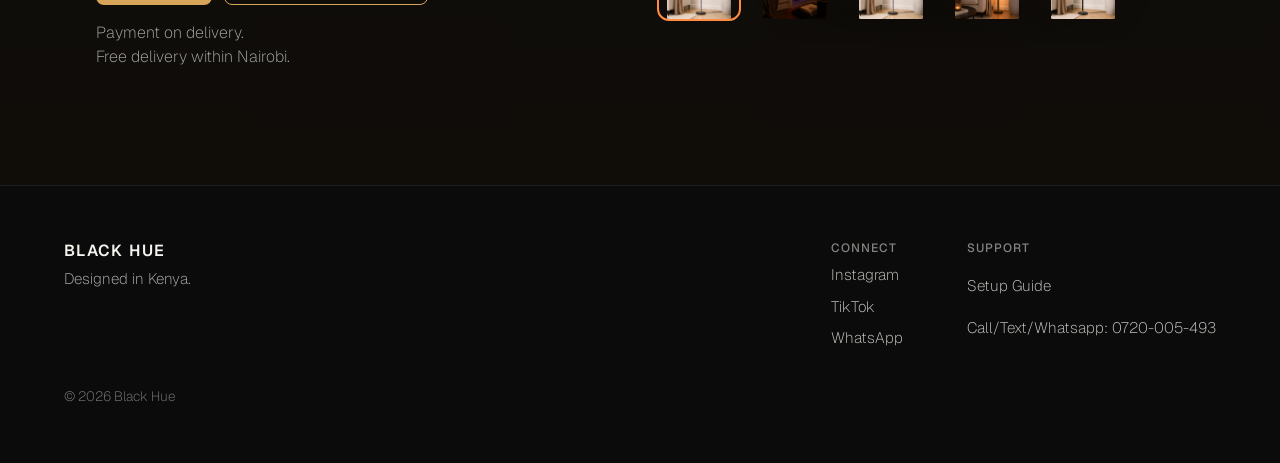
==== commit b5cac024: "Fix" ====
--- a/index.html
+++ b/index.html
@@ -279,13 +279,13 @@
                 <h3>Connect</h3>
                 <a href="https://www.instagram.com/blackhue_/" target="_blank" rel="noopener">Instagram</a>
                 <a href="https://www.tiktok.com/@blackhue" target="_blank" rel="noopener">TikTok</a>
-                <a href="https://wa.me/" target="_blank" rel="noopener">WhatsApp</a>
+                <a href="https://wa.me/254720005493" target="_blank" rel="noopener">WhatsApp</a>
             </div>
 
             <div>
                 <h3>Support</h3>
                 <a href="start-guide.html">Setup Guide</a>
-                <p>Call/Text/Whatsapp: 0720-005-493</p>
+                <a>Call/Text/Whatsapp: 0720-005-493</a>
             </div>
         </div>
 
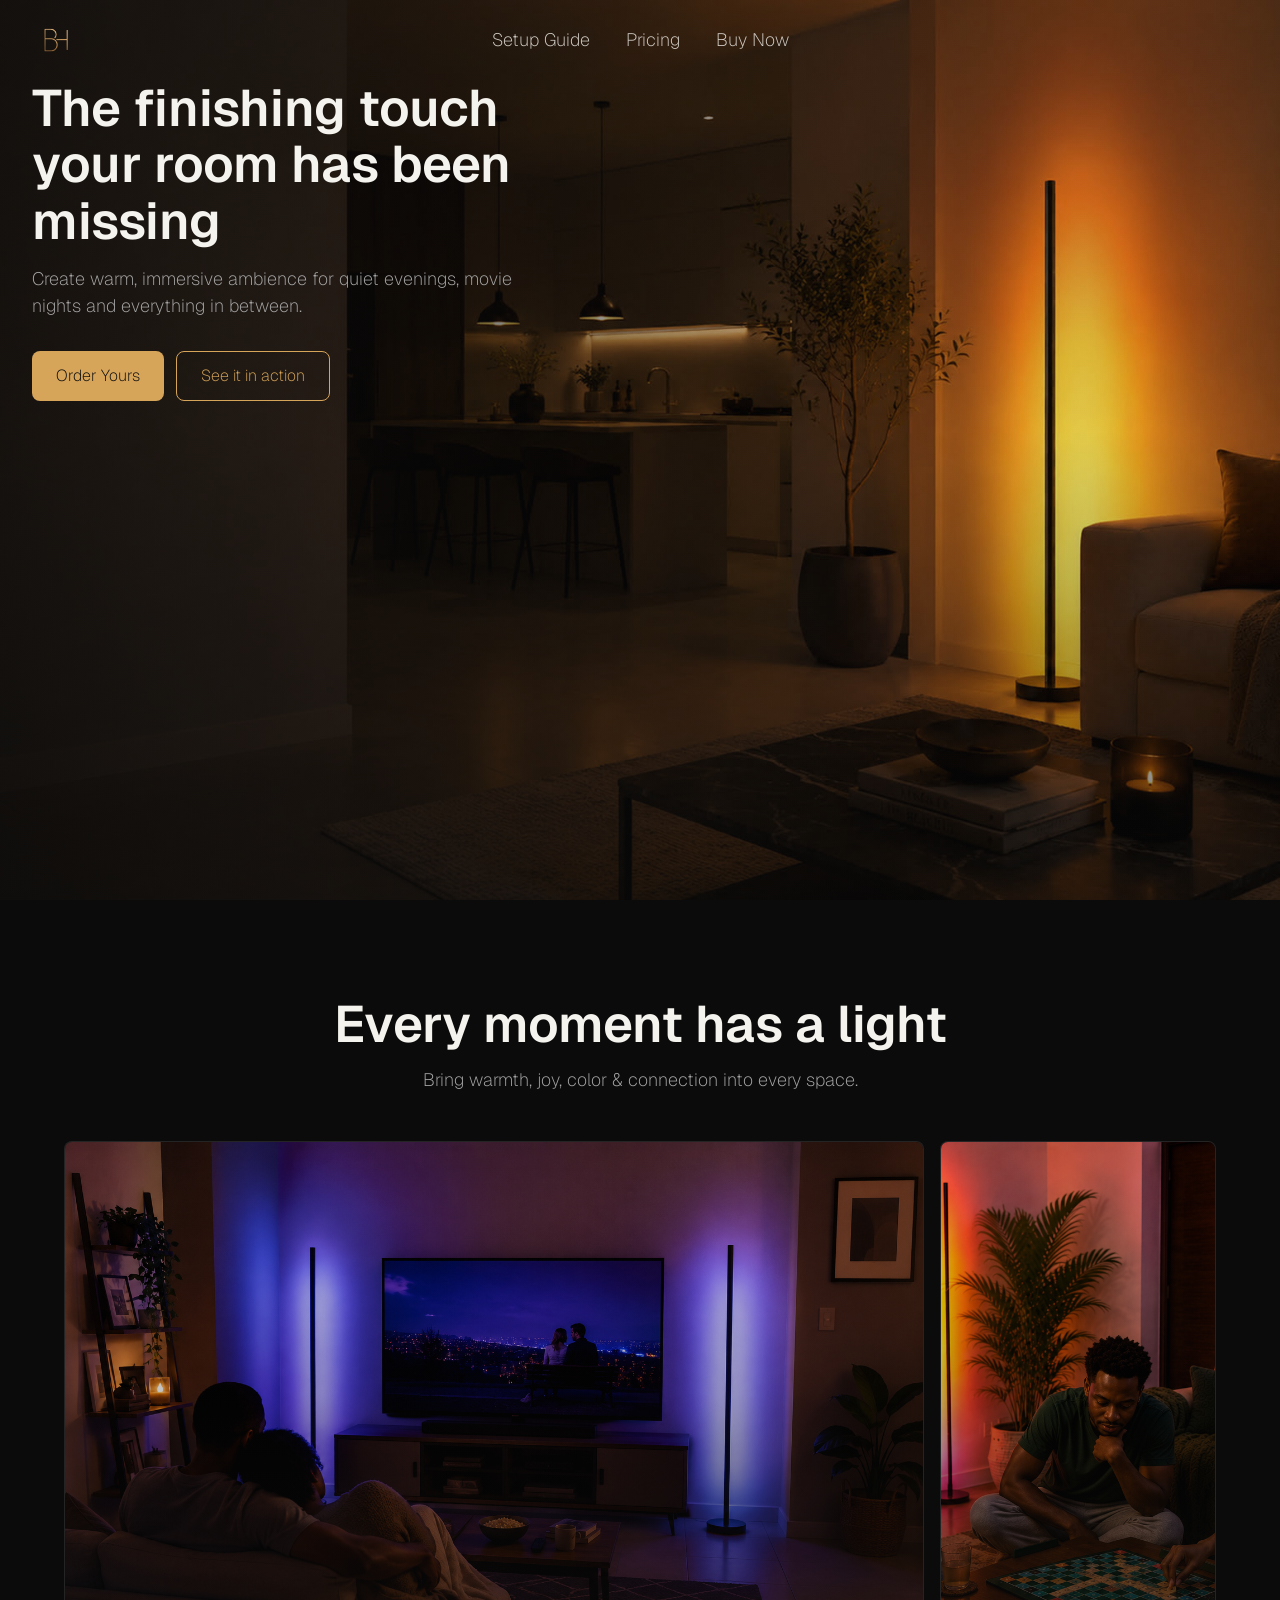
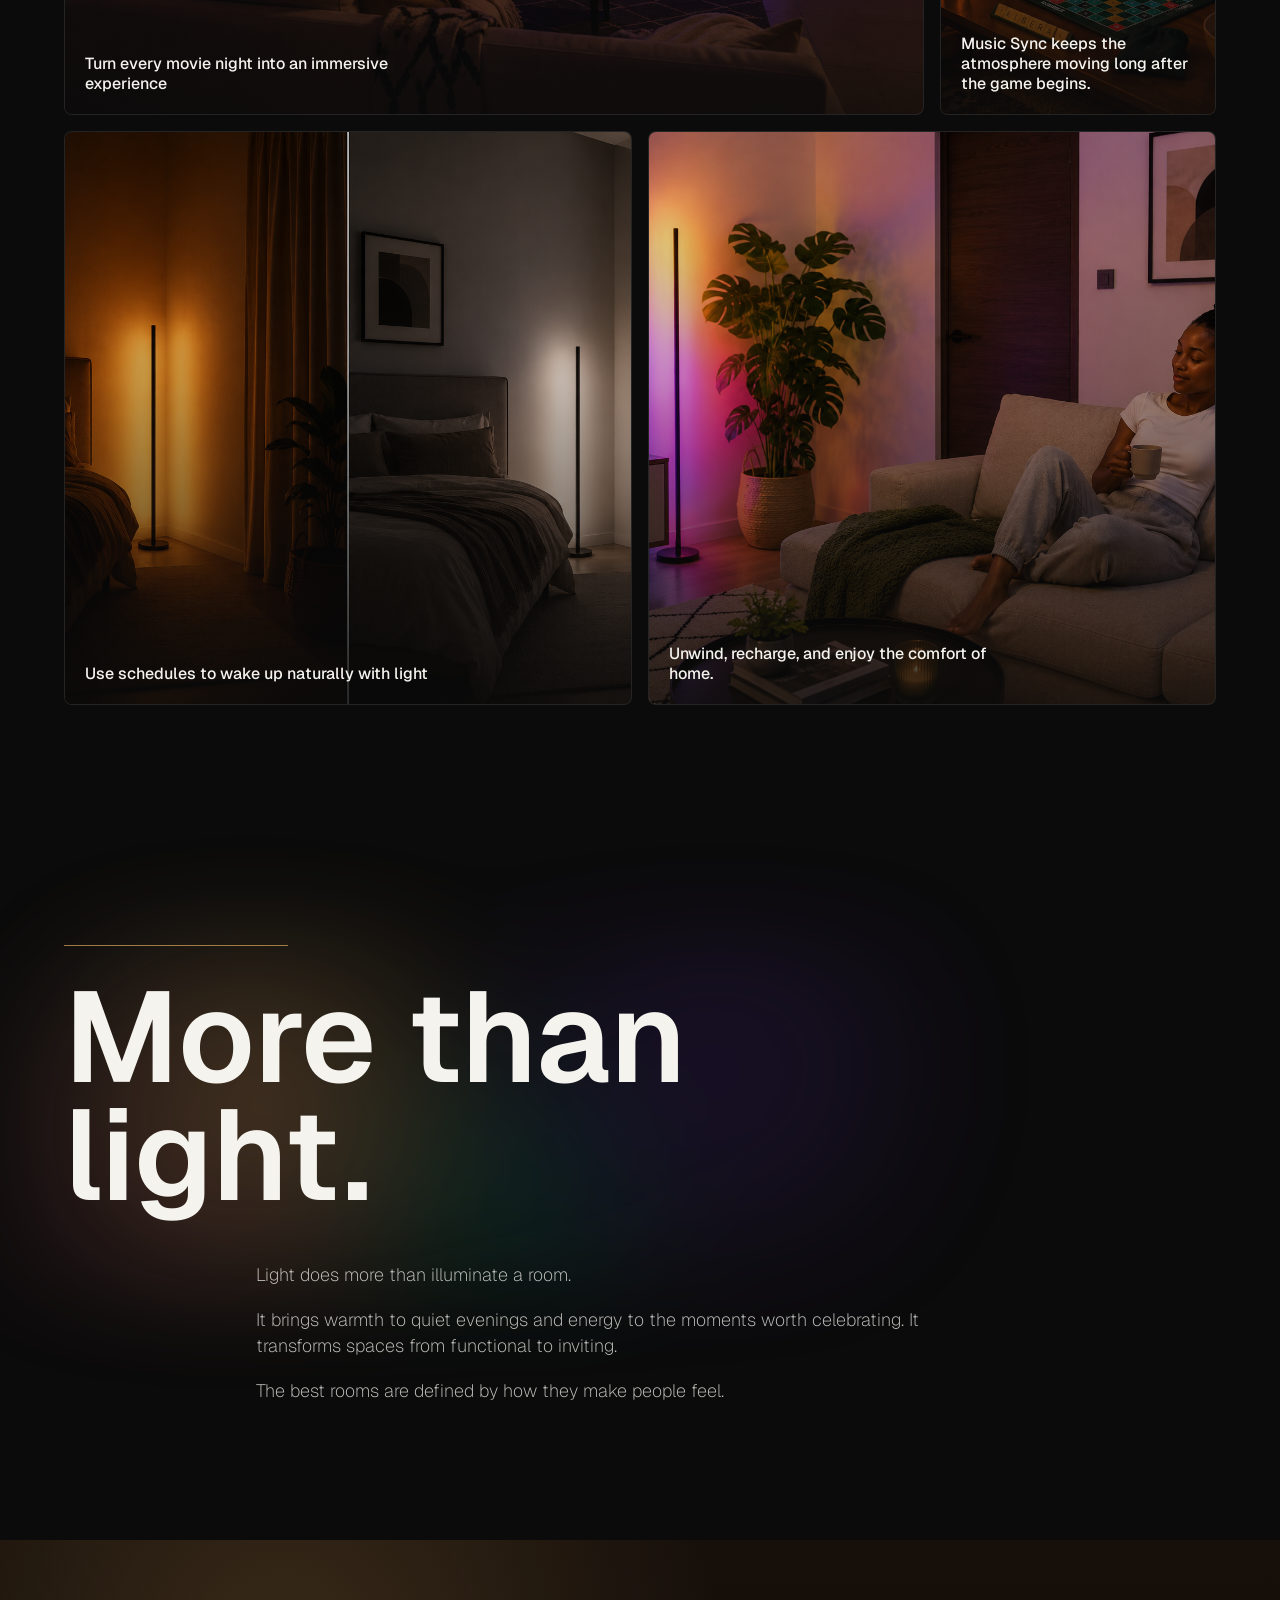
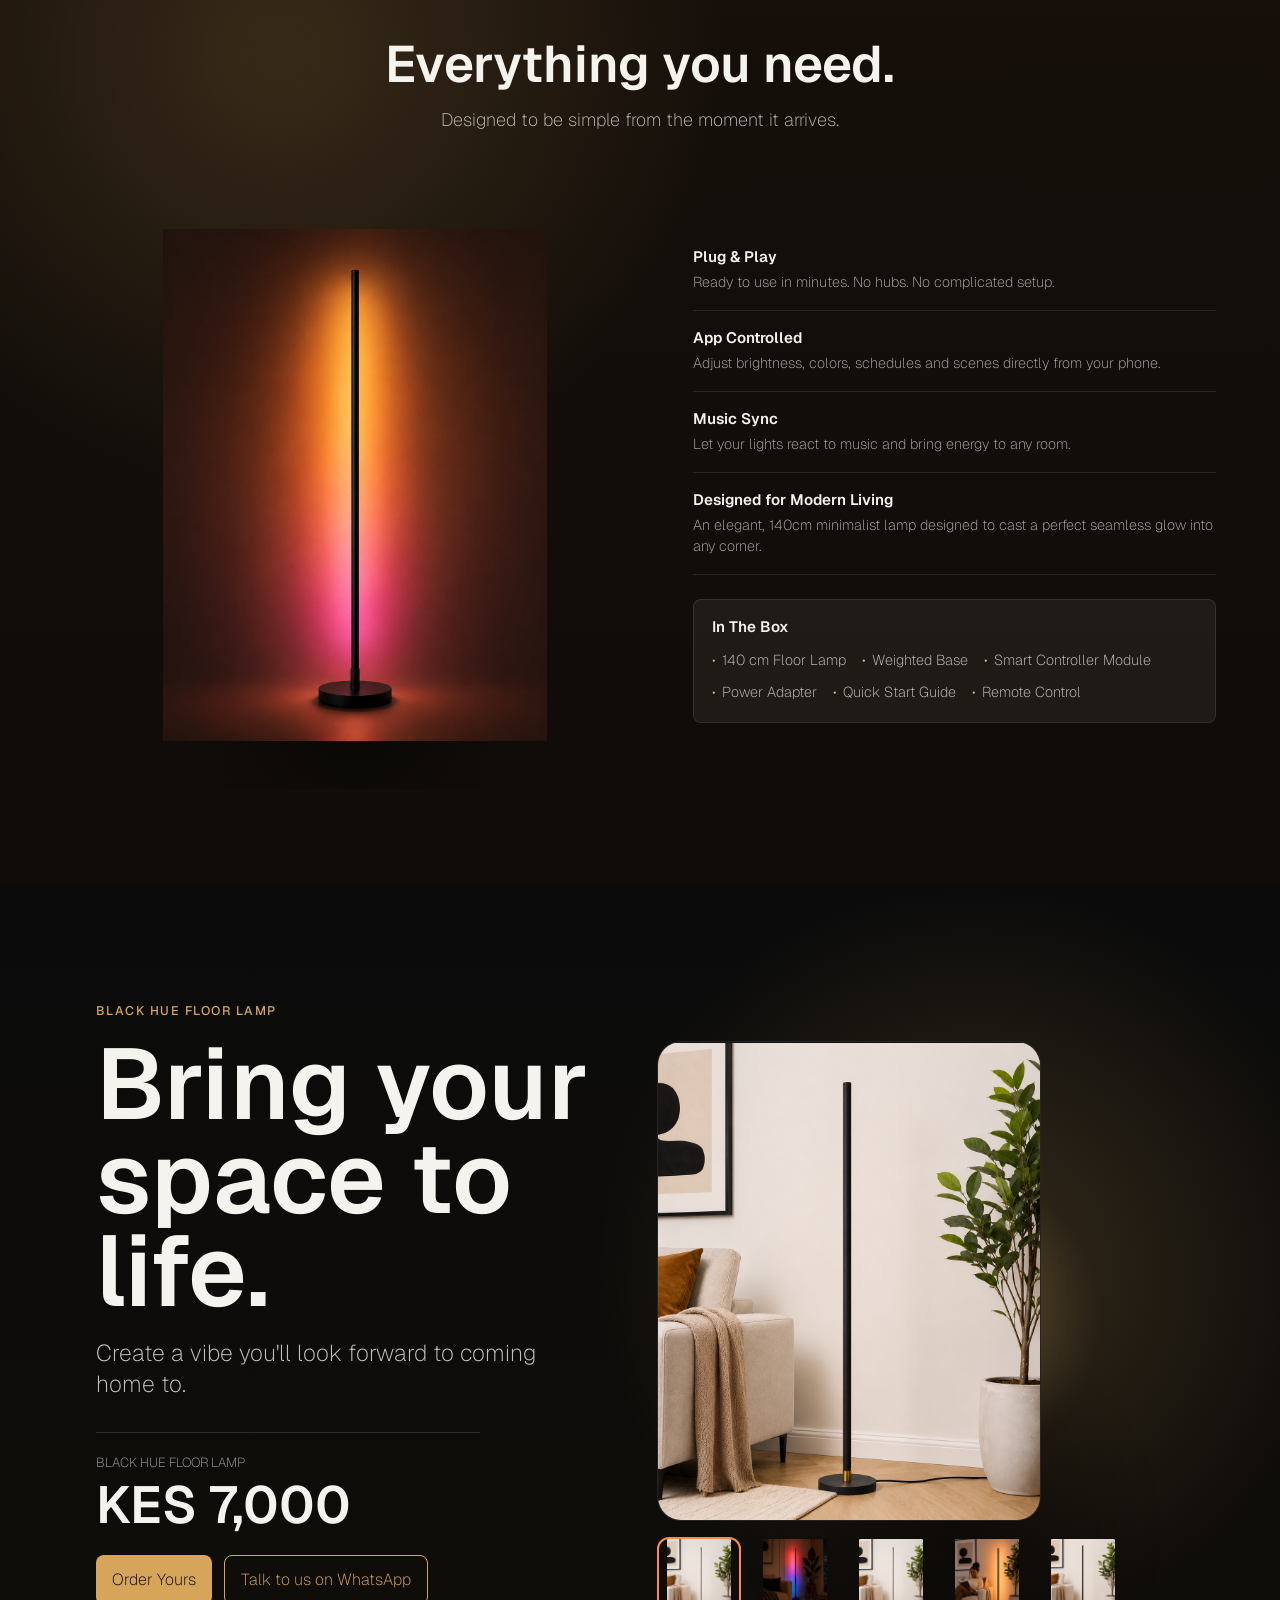
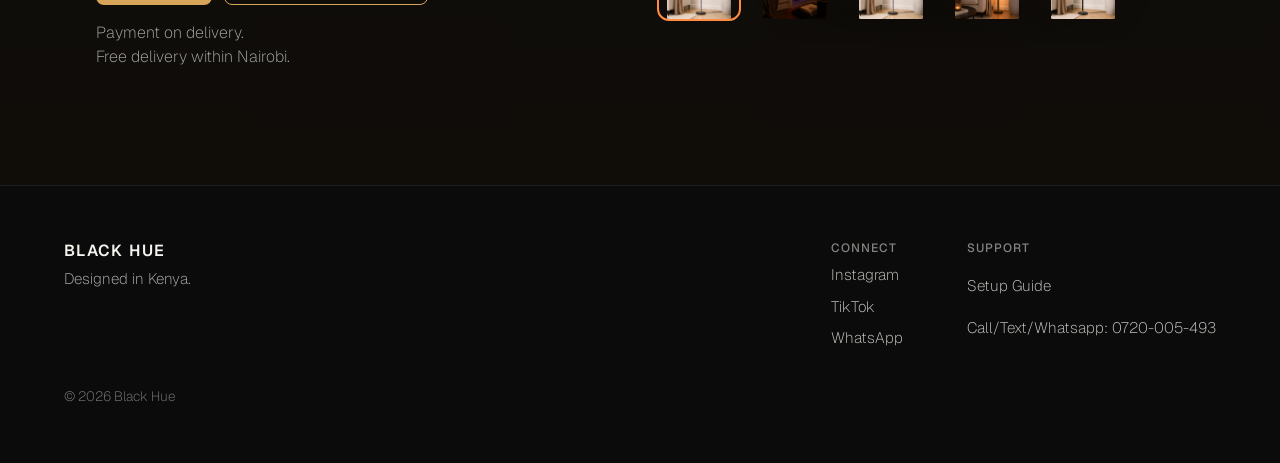
==== commit 6a6095c7: "Fix: Improve loading sequence of hero image section" ====
--- a/index.html
+++ b/index.html
@@ -37,12 +37,18 @@
         <div class="hero-background" aria-hidden="true">
             <picture class="hero-bg hero-bg-bland">
                 <source media="(min-width: 768px)" srcset="assets/LUMEN-BACKGROUND-BLAND.jpg">
-                <img src="assets/LUMEN-BACKGROUND-BLAND-MOBILE.jpg" alt="">
+                <img 
+                    src="assets/LUMEN-BACKGROUND-BLAND-MOBILE.jpg"
+                    alt=""
+                    fetchpriority="high"
+                    decoding="async"
+                    id="heroBlandImage"
+                >
             </picture>
-            <picture class="hero-bg hero-bg-ambience">
+            <!-- <picture class="hero-bg hero-bg-ambience">
                 <source media="(min-width: 768px)" srcset="assets/LUMEN-BACKGROUND-AMBIENCE.jpg">
                 <img src="assets/LUMEN-BACKGROUND-AMBIENCE-MOBILE.jpg" alt="">
-            </picture>
+            </picture> -->
         </div>
 
         <div class="hero-content">
--- a/style.css
+++ b/style.css
@@ -289,10 +289,13 @@
 }
 
 .hero-bg-ambience {
-  animation: ambience-fade-in 2800ms ease 1000ms forwards;
+  /* animation: ambience-fade-in 2800ms ease 1000ms forwards; */
   opacity: 0;
-}
-
+  transition: opacity 10s ease;
+}
+.hero-bg-ambience.is-visible {
+  opacity: 1;
+}
 .hero-content {
   align-self: stretch;
   display: flex;
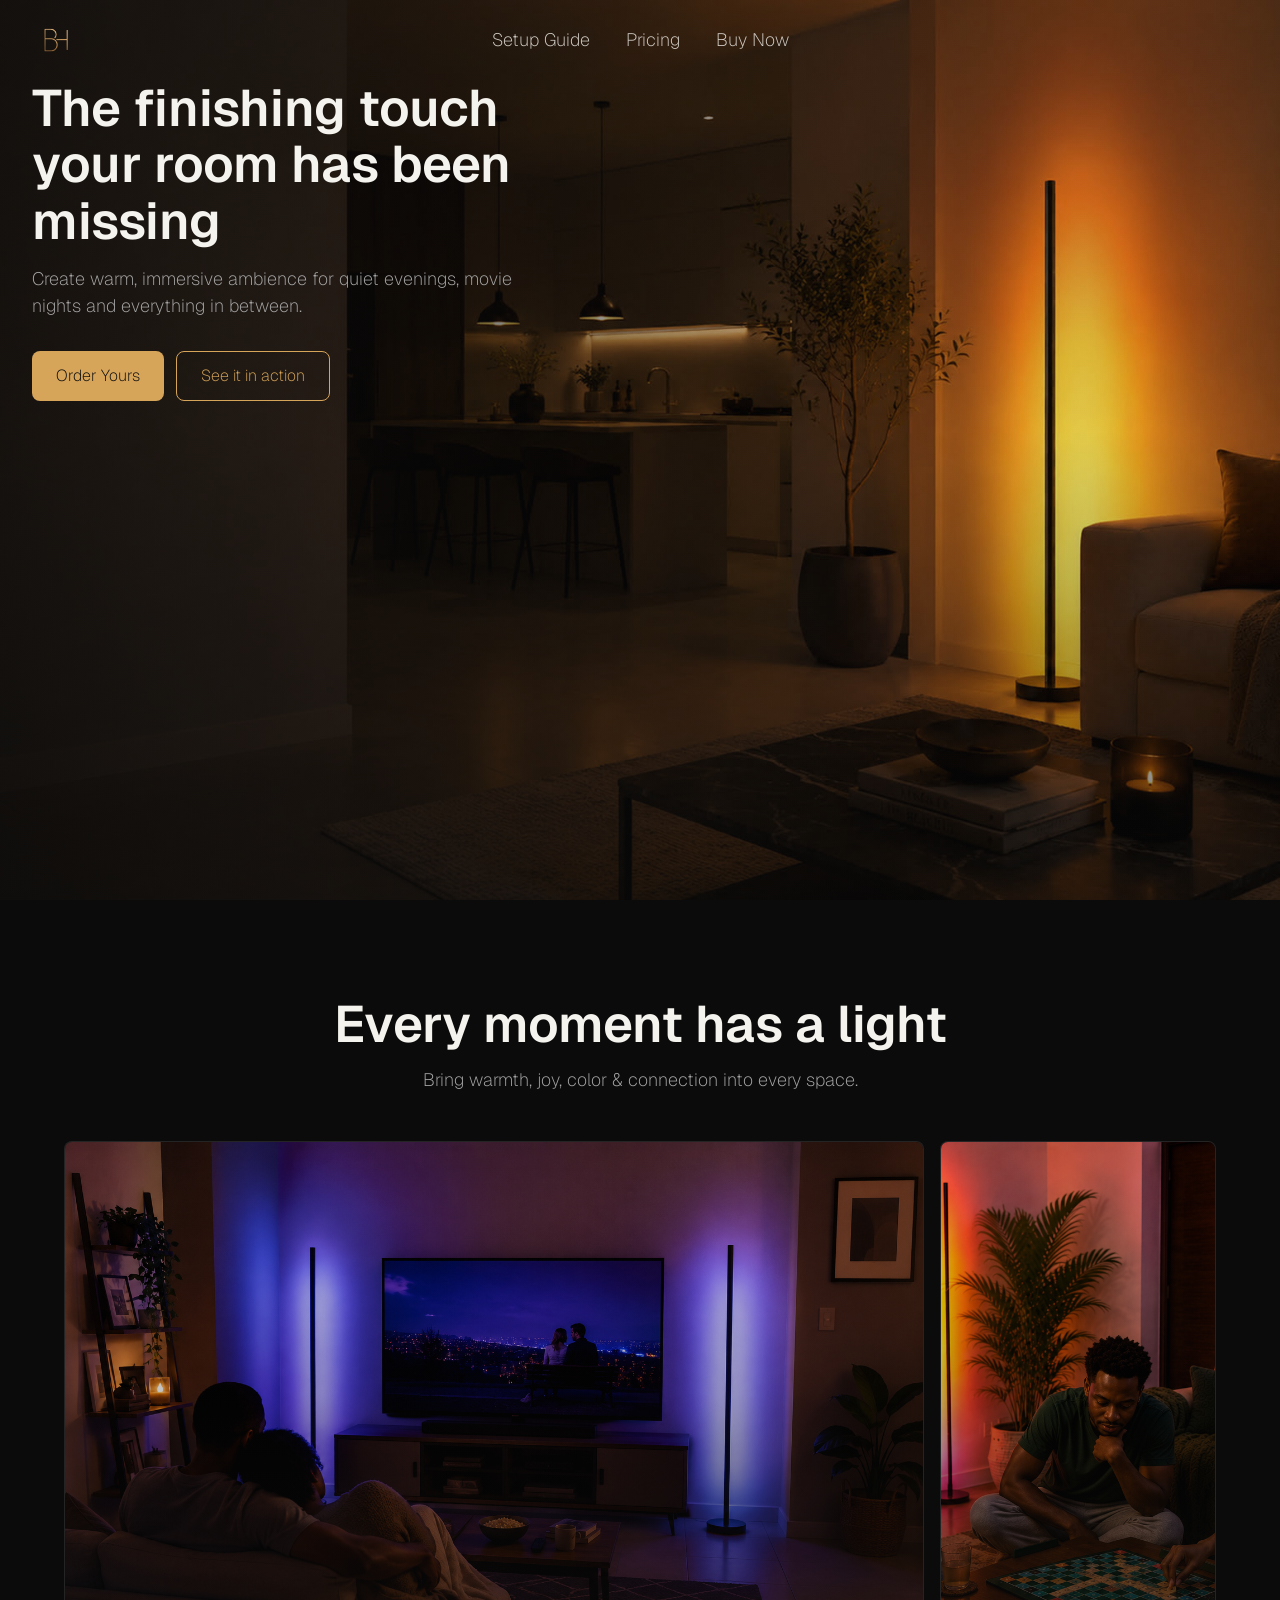
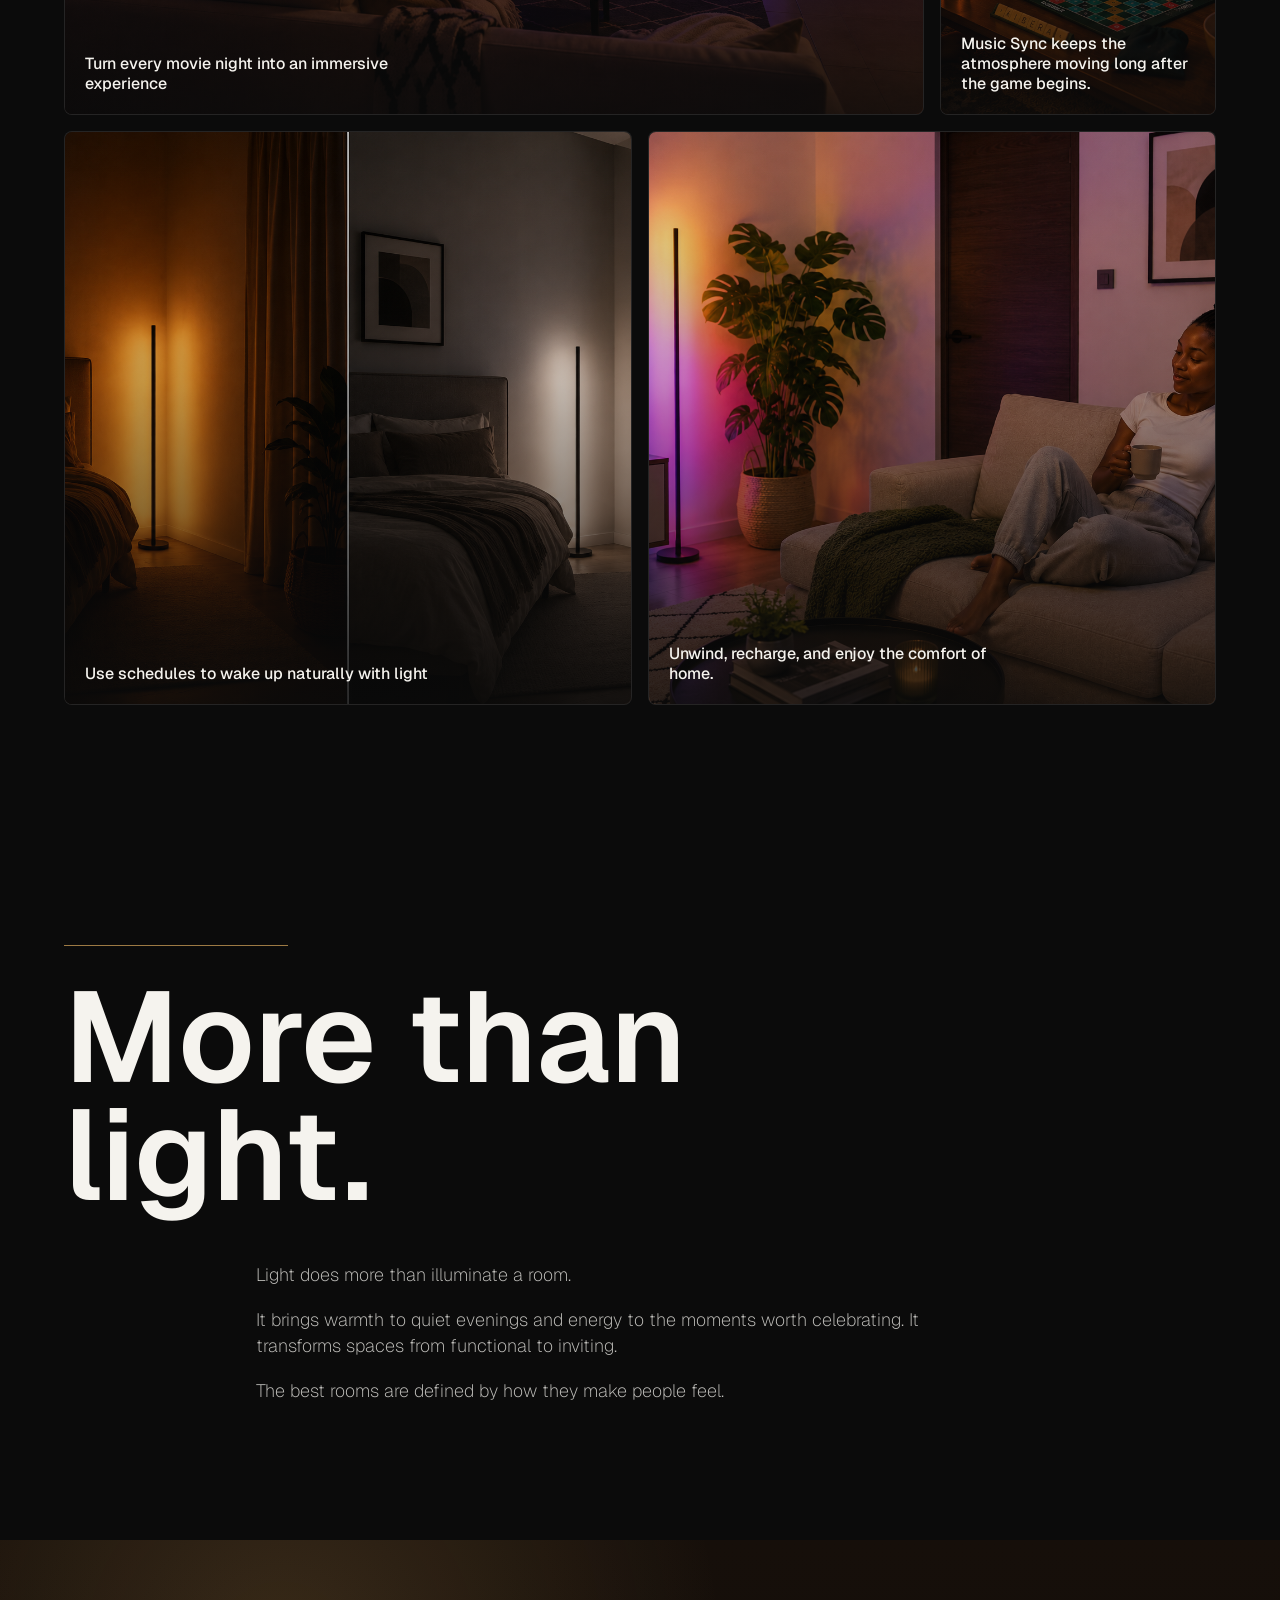
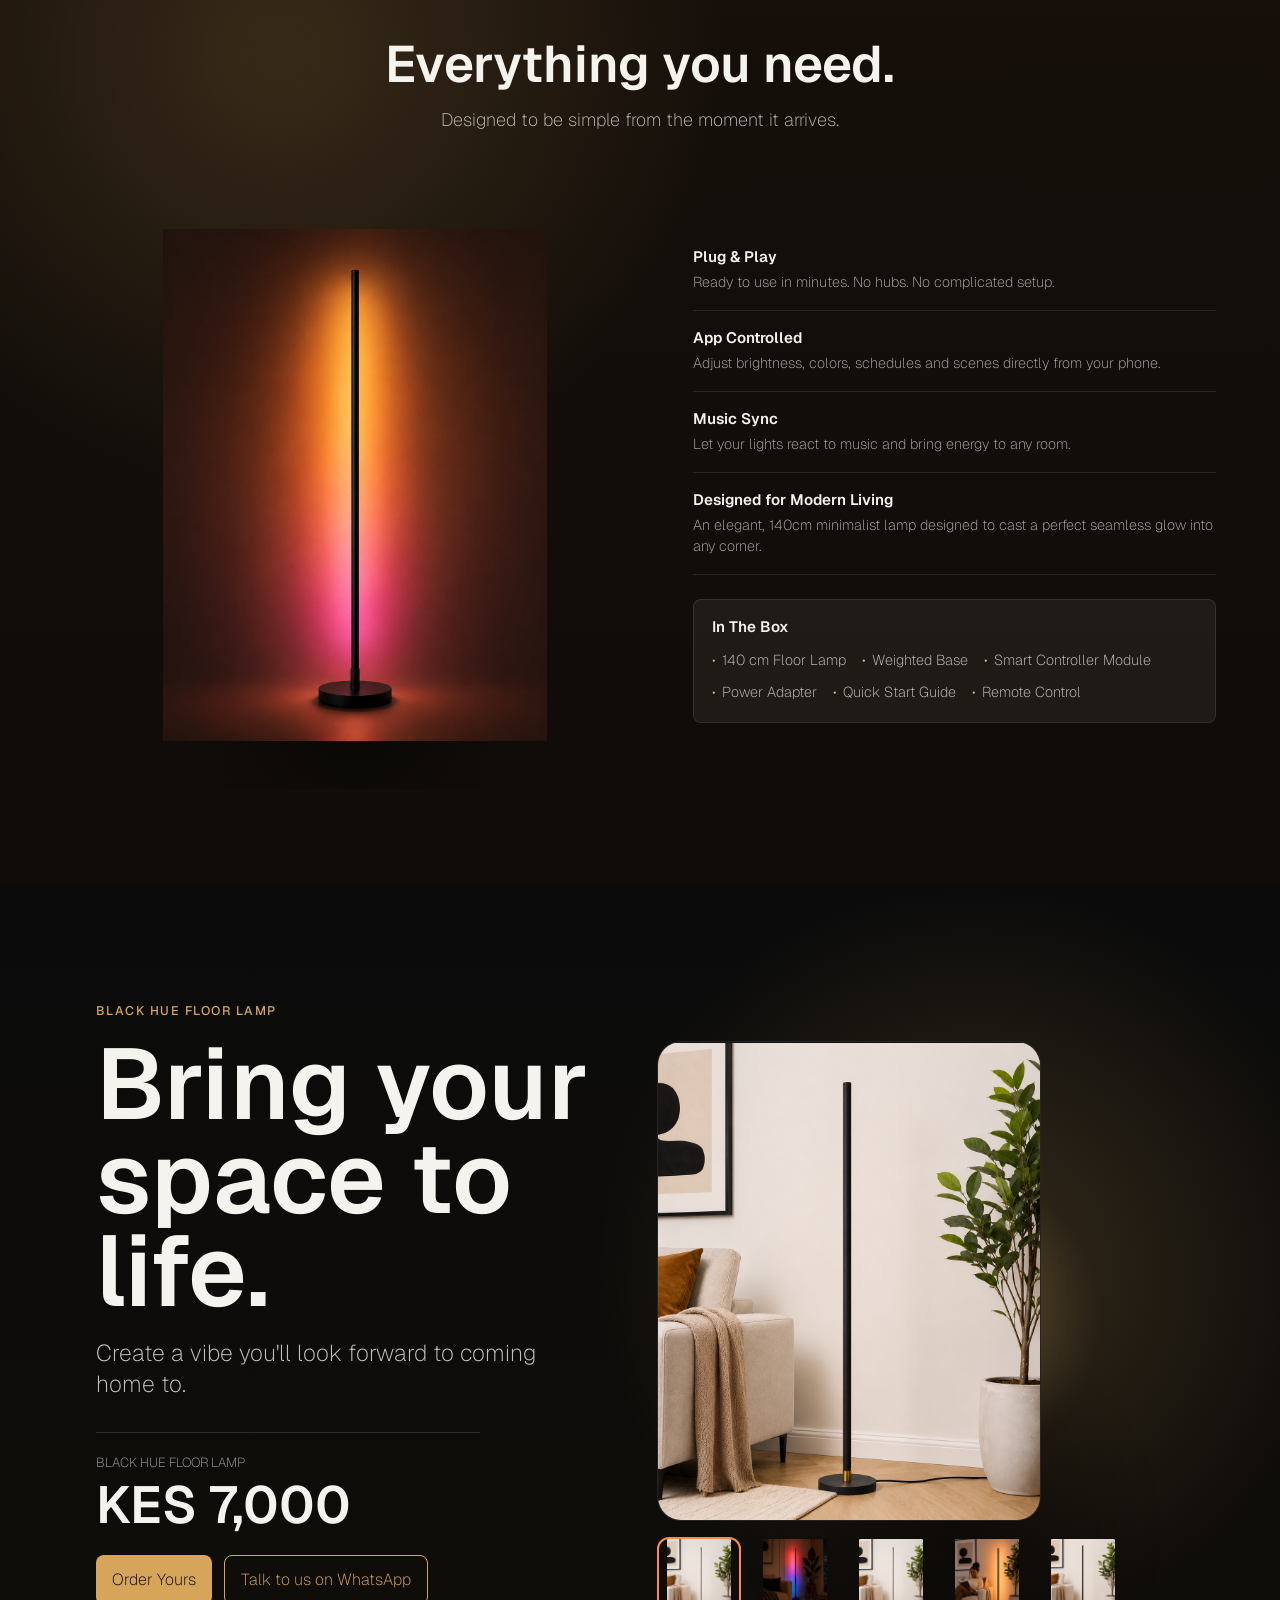
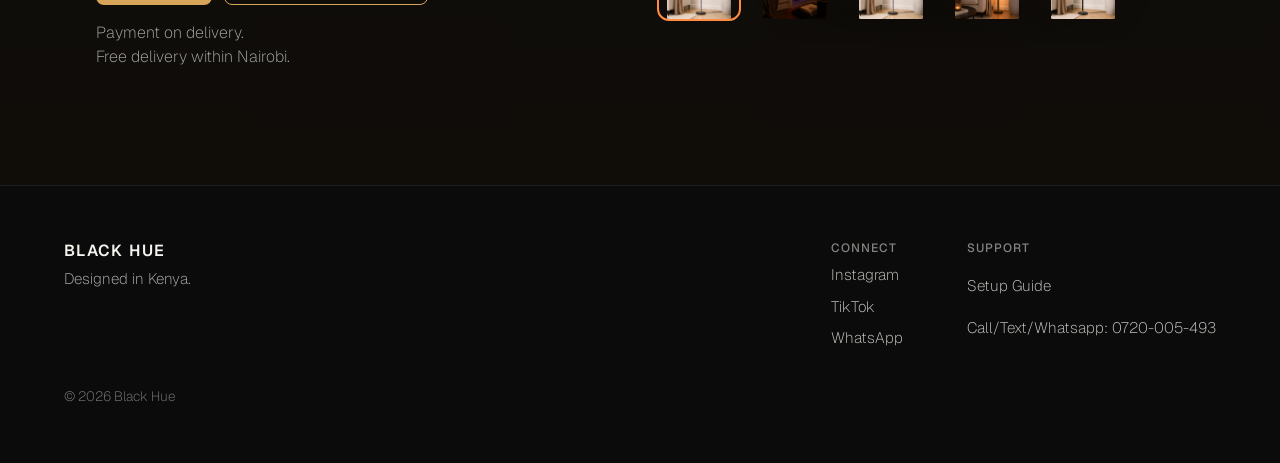
==== commit 6a85566c: "Feat: configure analytics home page" ====
--- a/index.html
+++ b/index.html
@@ -11,6 +11,15 @@
     <link rel="apple-touch-icon" href="assets/blackhue-favicon.png">
     <link rel="stylesheet" href="style.css">
     <title>Black Hue</title>
+    <!-- Google tag (gtag.js) -->
+    <script async src="https://www.googletagmanager.com/gtag/js?id=G-02DYPL4CR1"></script>
+    <script>
+        window.dataLayer = window.dataLayer || [];
+        function gtag() { dataLayer.push(arguments); }
+        gtag('js', new Date());
+
+        gtag('config', 'G-02DYPL4CR1');
+    </script>
 </head>
 
 <body>
@@ -29,7 +38,7 @@
             <!-- <a href="vibes.html">Vibes</a> -->
             <a href="start-guide.html">Setup Guide</a>
             <a href="#pricing">Pricing</a>
-            <a data-order-trigger="Black Hue Floor Lamp">Buy Now</a>
+            <a data-order-trigger="Black Hue Floor Lamp" class="order-trigger" data-order-location="nav-index">Buy Now</a>
         </nav>
     </header>
 
@@ -37,13 +46,8 @@
         <div class="hero-background" aria-hidden="true">
             <picture class="hero-bg hero-bg-bland">
                 <source media="(min-width: 768px)" srcset="assets/LUMEN-BACKGROUND-BLAND.jpg">
-                <img 
-                    src="assets/LUMEN-BACKGROUND-BLAND-MOBILE.jpg"
-                    alt=""
-                    fetchpriority="high"
-                    decoding="async"
-                    id="heroBlandImage"
-                >
+                <img src="assets/LUMEN-BACKGROUND-BLAND-MOBILE.jpg" alt="" fetchpriority="high" decoding="async"
+                    id="heroBlandImage">
             </picture>
             <!-- <picture class="hero-bg hero-bg-ambience">
                 <source media="(min-width: 768px)" srcset="assets/LUMEN-BACKGROUND-AMBIENCE.jpg">
@@ -56,7 +60,7 @@
             <p>Create warm, immersive ambience for quiet evenings, movie nights and everything in between.</p>
 
             <div class="hero-actions" aria-label="Hero actions">
-                <a class="button button-primary" data-order-trigger="Black Hue Floor Lamp">Order Yours</a>
+                <a class="button button-primary" data-order-trigger="Black Hue Floor Lamp" class="order-trigger" data-order-location="hero">Order Yours</a>
                 <a class="button button-secondary" href="#transformation">See it in action</a>
             </div>
         </div>
@@ -222,9 +226,10 @@
             </div>
 
             <div class="purchase-actions" aria-label="Purchase actions">
-                <a class="button button-primary" href="#pricing" data-order-trigger="Black Hue Floor Lamp">Order
+                <a class="button button-primary" href="#pricing" data-order-trigger="Black Hue Floor Lamp" class="order-trigger" data-order-location="purchase-hero">Order
                     Yours</a>
-                <a class="button button-secondary" href="https://wa.me/254720005493" target="_blank" rel="noopener">Talk to us on
+                <a class="button button-secondary whatapp-contact-link" href="https://wa.me/254720005493" target="_blank" rel="noopener" data-whatsapp-location="purchase_section">Talk
+                    to us on
                     WhatsApp</a>
             </div>
             <div class="purchase-note">
@@ -285,7 +290,7 @@
                 <h3>Connect</h3>
                 <a href="https://www.instagram.com/blackhue_/" target="_blank" rel="noopener">Instagram</a>
                 <a href="https://www.tiktok.com/@blackhue" target="_blank" rel="noopener">TikTok</a>
-                <a href="https://wa.me/254720005493" target="_blank" rel="noopener">WhatsApp</a>
+                <a href="https://wa.me/254720005493" target="_blank" rel="noopener" class="whatapp-contact-link" data-whatsapp-location="footer">WhatsApp</a>
             </div>
 
             <div>
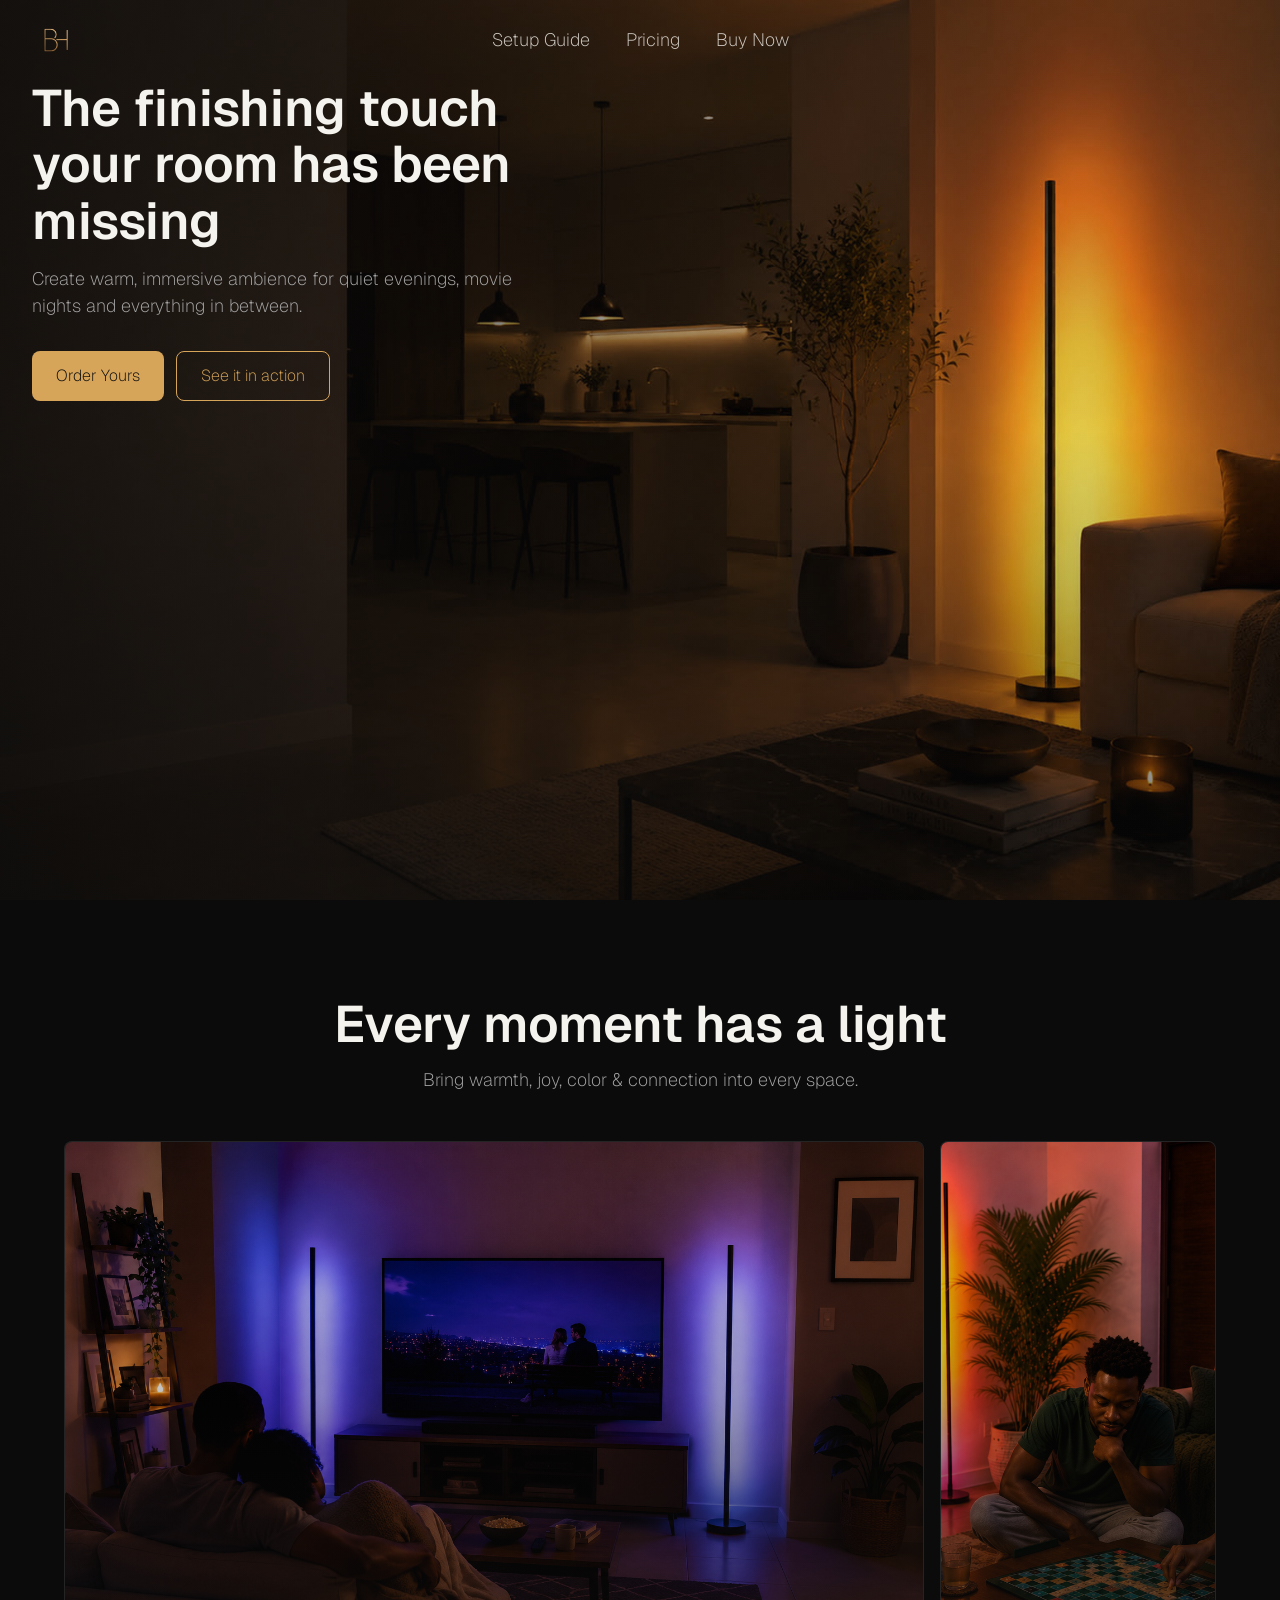
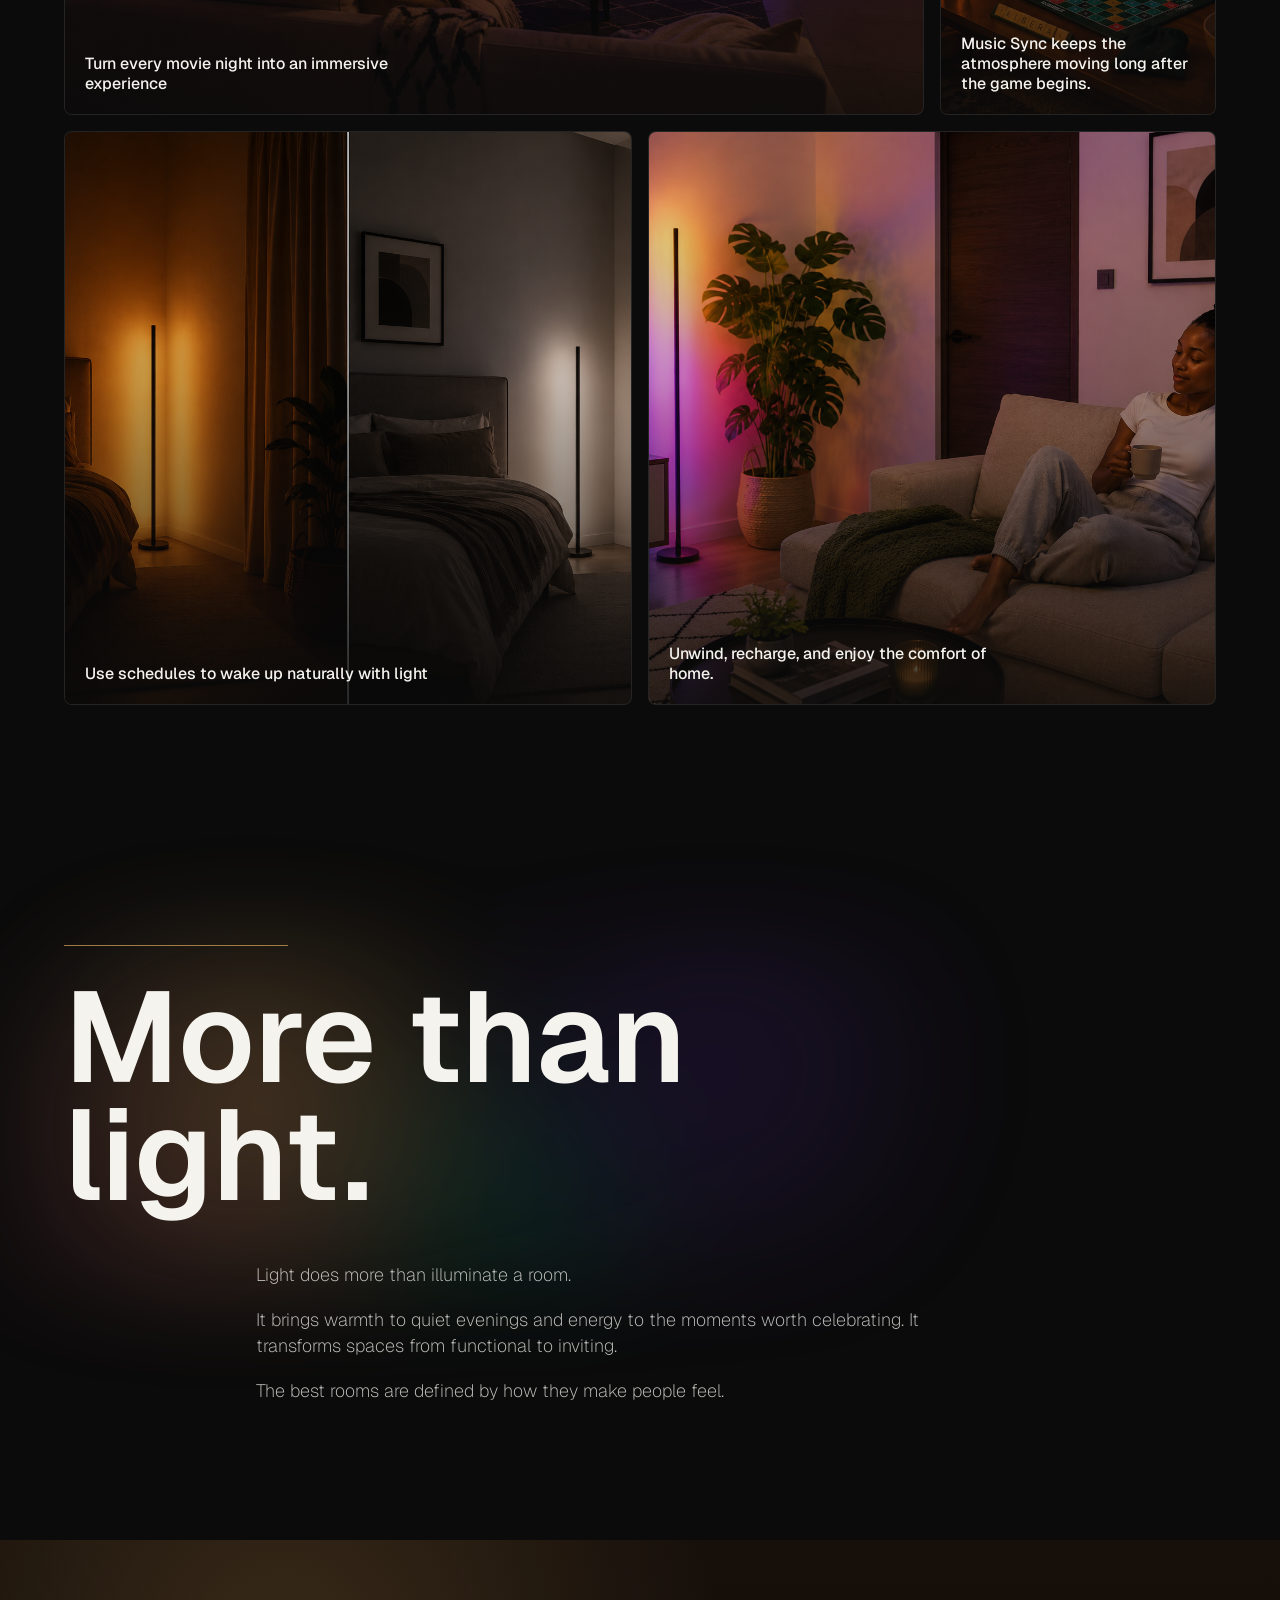
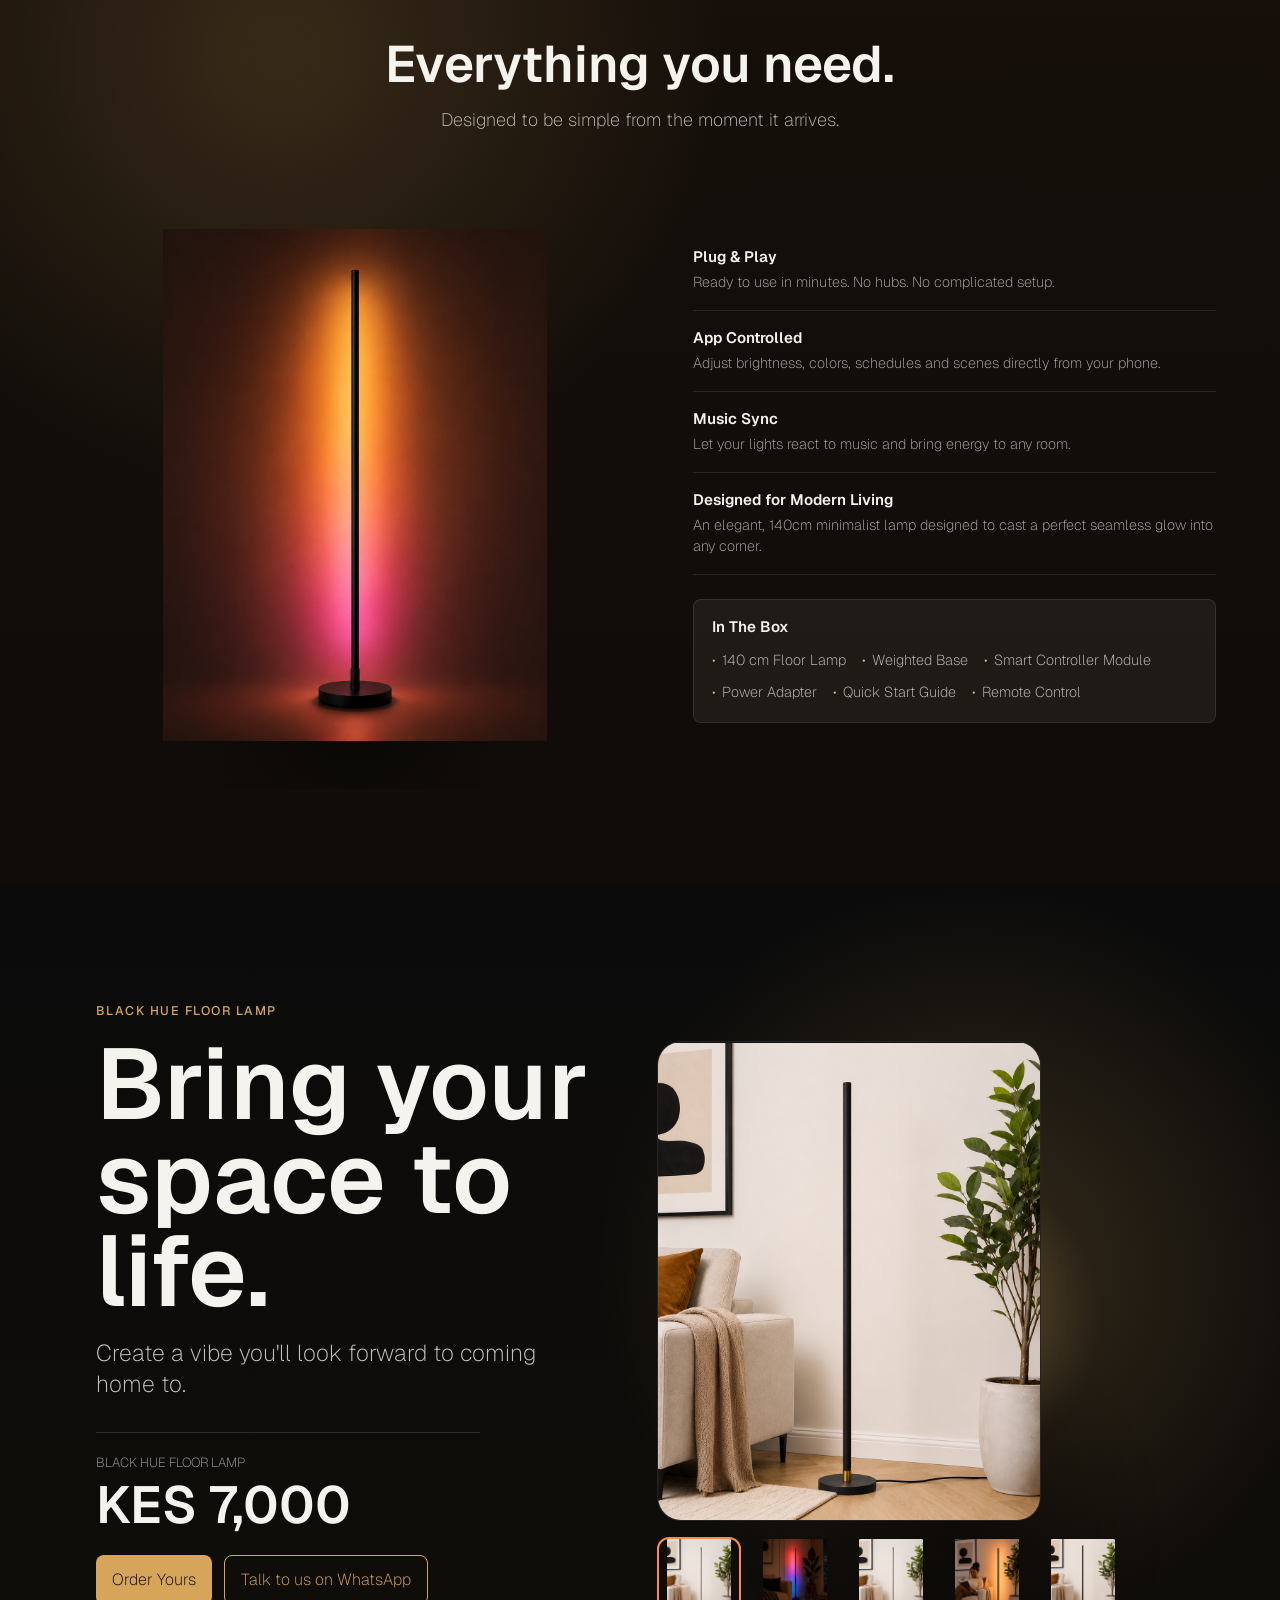
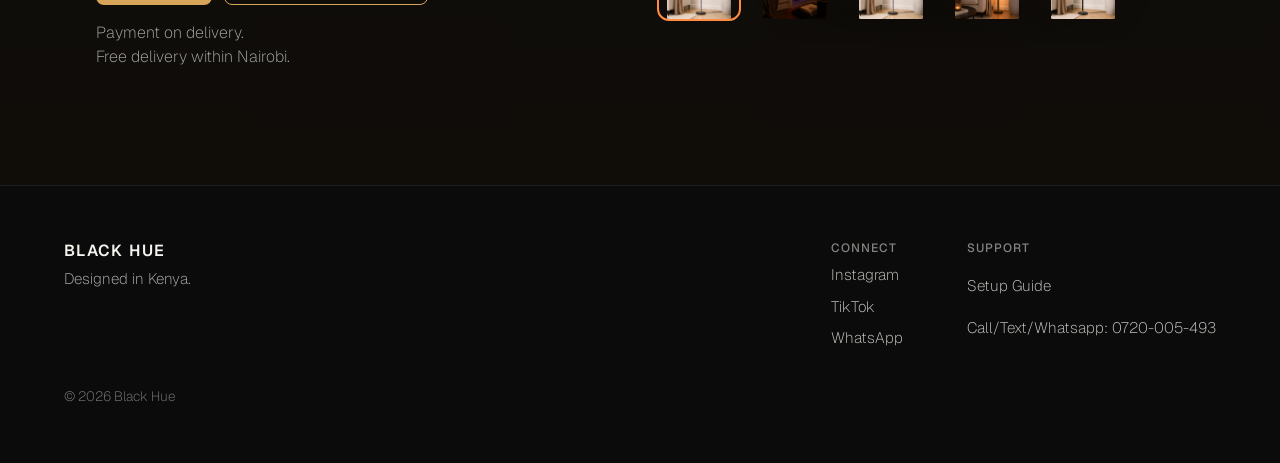
==== commit 7e803b32: "Fix: typos" ====
--- a/index.html
+++ b/index.html
@@ -228,7 +228,7 @@
             <div class="purchase-actions" aria-label="Purchase actions">
                 <a class="button button-primary" href="#pricing" data-order-trigger="Black Hue Floor Lamp" class="order-trigger" data-order-location="purchase-hero">Order
                     Yours</a>
-                <a class="button button-secondary whatapp-contact-link" href="https://wa.me/254720005493" target="_blank" rel="noopener" data-whatsapp-location="purchase_section">Talk
+                <a class="button button-secondary whatsapp-contact-link" href="https://wa.me/254720005493" target="_blank" rel="noopener" data-whatsapp-location="purchase_section">Talk
                     to us on
                     WhatsApp</a>
             </div>
@@ -290,7 +290,7 @@
                 <h3>Connect</h3>
                 <a href="https://www.instagram.com/blackhue_/" target="_blank" rel="noopener">Instagram</a>
                 <a href="https://www.tiktok.com/@blackhue" target="_blank" rel="noopener">TikTok</a>
-                <a href="https://wa.me/254720005493" target="_blank" rel="noopener" class="whatapp-contact-link" data-whatsapp-location="footer">WhatsApp</a>
+                <a href="https://wa.me/254720005493" target="_blank" rel="noopener" class="whatsapp-contact-link" data-whatsapp-location="footer">WhatsApp</a>
             </div>
 
             <div>
